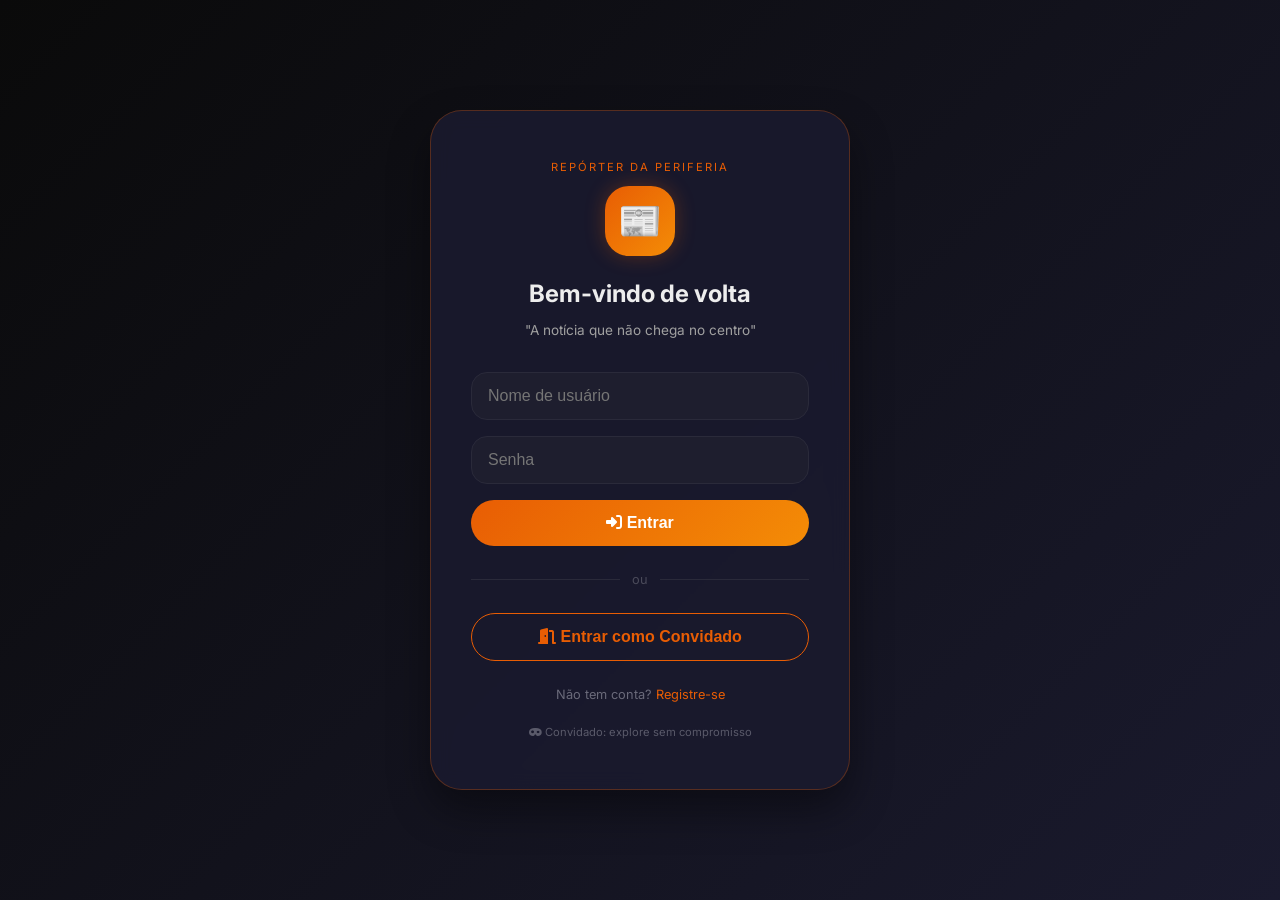
==== index.html @ d375572d "Add files via upload" ====
<!DOCTYPE html>
<html lang="pt-br">
<head>
    <meta charset="UTF-8">
    <meta name="viewport" content="width=device-width, initial-scale=1.0, viewport-fit=cover">
    <title>Repórter da Periferia | A notícia que não chega no centro</title>
    <meta name="description" content="Análise crítica sobre sociedade, escola e política. A periferia tem voz própria.">
    <meta name="author" content="Repórter da Periferia">
    <meta name="theme-color" content="#e85d04">
    <meta name="apple-mobile-web-app-capable" content="yes">
    <meta name="apple-mobile-web-app-status-bar-style" content="black-translucent">
    <meta name="apple-mobile-web-app-title" content="Repórter">
    <meta name="mobile-web-app-capable" content="yes">
    
    <!-- PWA Manifest -->
    <link rel="manifest" href="manifest.json">
    <link rel="apple-touch-icon" href="icons/reporte.png">
    
    <!-- CSS e Fontes -->
    <link rel="stylesheet" href="style.css">
    <link href="https://fonts.googleapis.com/css2?family=Inter:opsz,wght@14..32,300;400;500;600;700;800&family=Merriweather:ital,wght@0,300;0,400;0,700;1,400&display=swap" rel="stylesheet">
    <link rel="stylesheet" href="https://cdnjs.cloudflare.com/ajax/libs/font-awesome/6.5.1/css/all.min.css">
</head>
<body>
    <!-- Barra de notificações -->
    <div id="notificationBadge" class="notification-badge" style="display: none;">
        <span id="notificationCount">0</span>
    </div>

    <div class="app-wrapper">
        <!-- SIDEBAR ESQUERDA -->
        <aside class="sidebar">
            <div class="logo-area">
                <div class="logo-icon">📰</div>
                <div class="logo-text">
                    <h2>Repórter<br>da Periferia</h2>
                    <p>A notícia que não chega no centro</p>
                </div>
            </div>

            <div class="user-info" id="userInfo">
                <div class="user-avatar" id="userAvatar" onclick="window.location.href='perfil.html'">
                    <span id="avatarEmoji">🧠</span>
                    <img id="avatarImage" style="display: none;">
                </div>
                <div class="user-details">
                    <h4 id="userName">Carregando...</h4>
                    <p id="userBio">Carregando...</p>
                </div>
            </div>

            <nav class="nav-menu">
                <button class="nav-btn active" data-page="feed">
                    <i class="fas fa-home"></i> <span>Início</span>
                </button>
                <button class="nav-btn" data-page="teses">
                    <i class="fas fa-brain"></i> <span>Teses</span>
                </button>
                <button class="nav-btn" data-page="diario">
                    <i class="fas fa-book"></i> <span>Diário</span>
                </button>
                <button class="nav-btn" data-page="jornal">
                    <i class="fas fa-newspaper"></i> <span>Notícias</span>
                </button>
                <button class="nav-btn" data-page="audio">
                    <i class="fas fa-microphone"></i> <span>Áudios</span>
                </button>
                <button class="nav-btn" data-page="meu-perfil" id="perfilBtn">
                    <i class="fas fa-user-circle"></i> <span>Meu Perfil</span>
                </button>
                <button class="nav-btn logout-btn" id="logoutBtn">
                    <i class="fas fa-sign-out-alt"></i> <span>Sair</span>
                </button>
            </nav>
        </aside>

        <!-- CONTEÚDO PRINCIPAL (FEED) -->
        <main class="main-content">
            <div class="top-bar">
                <h1 id="pageTitle">Início</h1>
                <div class="top-actions">
                    <button class="icon-btn" id="refreshFeedBtn" title="Atualizar">
                        <i class="fas fa-sync-alt"></i>
                    </button>
                    <button class="icon-btn" id="darkModeBtn" title="Modo escuro">
                        <i class="fas fa-moon"></i>
                    </button>
                </div>
            </div>

            <div id="feedContainer" class="feed-container">
                <div class="loading-spinner">
                    <i class="fas fa-spinner fa-spin"></i> Carregando publicações...
                </div>
            </div>
        </main>

        <!-- SIDEBAR DIREITA -->
        <aside class="right-sidebar">
            <div class="card">
                <div class="card-header">
                    <i class="fas fa-comment-dots"></i>
                    <h3>Mensagens</h3>
                    <button class="small-btn" id="newChatBtn" title="Nova conversa">+</button>
                </div>
                <div id="dmList" class="dm-list">
                    <p class="placeholder">Nenhuma conversa</p>
                </div>
            </div>

            <div class="card">
                <div class="card-header">
                    <i class="fas fa-user-plus"></i>
                    <h3>Descobrir pessoas</h3>
                </div>
                <div id="suggestionsList" class="suggestions-list">
                    <p class="placeholder">Carregando...</p>
                </div>
            </div>

            <div class="card">
                <div class="card-header">
                    <i class="fas fa-bell"></i>
                    <h3>Notificações</h3>
                </div>
                <div id="notificationsList" class="notifications-list">
                    <p class="placeholder">Sem notificações</p>
                </div>
            </div>

            <div class="card">
                <div class="card-header">
                    <i class="fas fa-info-circle"></i>
                    <h3>Sobre</h3>
                </div>
                <div style="font-size: 0.75rem; color: var(--text-secondary); line-height: 1.5;">
                    <p><strong>Repórter da Periferia</strong><br>"A notícia que não chega no centro"</p>
                    <p style="margin-top: 10px;">Espaço independente para pensar criticamente a sociedade, a escola e o mundo.</p>
                    <p style="margin-top: 8px;">📧 contato@reporterdaperiferia.com</p>
                </div>
            </div>
        </aside>
    </div>

    <!-- MODAL DE POSTAGEM -->
    <div id="postModal" class="modal">
        <div class="modal-content">
            <div class="modal-header">
                <h3><i class="fas fa-pen-fancy"></i> O que você está pensando?</h3>
                <button class="close-modal">&times;</button>
            </div>
            <div class="post-type-selector">
                <button class="type-btn active" data-type="pensamento">💭 Pensamento</button>
                <button class="type-btn" data-type="tese">📚 Tese</button>
                <button class="type-btn" data-type="diario">📓 Diário</button>
                <button class="type-btn" data-type="jornal">📰 Notícia</button>
                <button class="type-btn" data-type="audio">🎙️ Áudio</button>
            </div>
            <input type="text" id="postTitleInput" placeholder="Título" class="post-input">
            <textarea id="postContentInput" placeholder="Escreva sua reflexão..." class="post-textarea"></textarea>
            <input type="text" id="postEmojiInput" placeholder="Emoji (ex: 🔥, 💡, 📌)" class="post-input">
            
            <div id="audioRecordArea" class="audio-record-area" style="display: none;">
                <button id="startRecordingBtn" class="record-btn"><i class="fas fa-microphone"></i> Gravar áudio</button>
                <button id="stopRecordingBtn" class="stop-btn" style="display: none;"><i class="fas fa-stop"></i> Parar</button>
                <div id="audioPreviewArea"></div>
                <input type="hidden" id="audioDataField">
            </div>
            
            <button id="publishPostBtn" class="publish-btn"><i class="fas fa-paper-plane"></i> Publicar</button>
        </div>
    </div>

    <!-- MODAL DE DM -->
    <div id="dmModal" class="modal dm-modal">
        <div class="modal-content small">
            <div class="modal-header">
                <h3 id="dmTargetName">Conversa</h3>
                <button class="close-modal">&times;</button>
            </div>
            <div id="dmMessagesArea" class="dm-messages"></div>
            <div class="dm-input-area">
                <input type="text" id="dmMessageInput" placeholder="Digite sua mensagem...">
                <button id="sendDmBtn" class="send-btn"><i class="fas fa-paper-plane"></i> Enviar</button>
            </div>
        </div>
    </div>

    <!-- BOTÃO FLUTUANTE DE POSTAGEM -->
    <button id="fabPostBtn" class="fab-button">
        <i class="fas fa-plus"></i>
    </button>

    <!-- SERVICE WORKER PARA PWA -->
    <script>
        if ('serviceWorker' in navigator) {
            window.addEventListener('load', () => {
                navigator.serviceWorker.register('/sw.js')
                    .then(registration => {
                        console.log('Service Worker registrado com sucesso:', registration.scope);
                    })
                    .catch(error => {
                        console.log('Falha ao registrar Service Worker:', error);
                    });
            });
        }
    </script>

    <script src="database.js"></script>
    <script src="notifications.js"></script>
    <script src="auth.js"></script>
    <script src="app.js"></script>
</body>
</html>
---- style.css ----
/* ============================================
   REPÓRTER DA PERIFERIA - DESIGN PROFISSIONAL
   A notícia que não chega no centro
   ============================================ */

* {
    margin: 0;
    padding: 0;
    box-sizing: border-box;
}

:root {
    --bg-body: #0a0a0a;
    --bg-sidebar: #0f0f1a;
    --bg-card: #151525;
    --bg-hover: #1f1f35;
    --text-primary: #ededed;
    --text-secondary: #a0a0b0;
    --accent: #e85d04;
    --accent-hover: #f48c06;
    --blue: #3b82f6;
    --purple: #8b5cf6;
    --pink: #ec4899;
    --green: #10b981;
    --border: #2a2a3a;
    --shadow: 0 4px 20px rgba(0,0,0,0.5);
}

body {
    font-family: 'Inter', sans-serif;
    background: var(--bg-body);
    color: var(--text-primary);
    line-height: 1.5;
}

.app-wrapper {
    display: flex;
    min-height: 100vh;
    max-width: 1400px;
    margin: 0 auto;
}

/* ===== SIDEBAR ===== */
.sidebar {
    width: 280px;
    background: var(--bg-sidebar);
    border-right: 1px solid var(--border);
    padding: 24px 16px;
    position: sticky;
    top: 0;
    height: 100vh;
    overflow-y: auto;
}

.logo-area {
    display: flex;
    align-items: center;
    gap: 12px;
    margin-bottom: 32px;
    padding-bottom: 20px;
    border-bottom: 1px solid var(--border);
}

.logo-icon {
    width: 48px;
    height: 48px;
    background: linear-gradient(135deg, var(--accent), var(--accent-hover));
    border-radius: 16px;
    display: flex;
    align-items: center;
    justify-content: center;
    font-size: 1.6rem;
}

.logo-text h2 {
    font-size: 1rem;
    font-weight: 700;
    line-height: 1.3;
}

.logo-text p {
    font-size: 0.65rem;
    color: var(--text-secondary);
}

.user-info {
    display: flex;
    align-items: center;
    gap: 14px;
    padding: 16px;
    background: var(--bg-card);
    border-radius: 20px;
    margin-bottom: 24px;
    cursor: pointer;
    transition: all 0.2s;
}

.user-info:hover {
    background: var(--bg-hover);
}

.user-avatar {
    width: 52px;
    height: 52px;
    background: linear-gradient(135deg, var(--accent), var(--accent-hover));
    border-radius: 50%;
    display: flex;
    align-items: center;
    justify-content: center;
    font-size: 1.5rem;
    cursor: pointer;
    overflow: hidden;
}

.user-avatar img {
    width: 100%;
    height: 100%;
    object-fit: cover;
}

.user-details h4 {
    font-size: 0.9rem;
    font-weight: 600;
}

.user-details p {
    font-size: 0.65rem;
    color: var(--text-secondary);
}

.nav-menu {
    display: flex;
    flex-direction: column;
    gap: 6px;
}

.nav-btn {
    display: flex;
    align-items: center;
    gap: 14px;
    padding: 12px 16px;
    background: none;
    border: none;
    color: var(--text-secondary);
    border-radius: 14px;
    cursor: pointer;
    transition: all 0.2s;
    width: 100%;
    text-align: left;
    font-size: 0.9rem;
}

.nav-btn:hover {
    background: var(--bg-hover);
    color: var(--text-primary);
}

.nav-btn.active {
    background: linear-gradient(135deg, var(--accent), var(--accent-hover));
    color: white;
}

.logout-btn {
    margin-top: 30px;
    border-top: 1px solid var(--border);
    padding-top: 20px;
    color: #ef4444;
}

.logout-btn:hover {
    background: rgba(239, 68, 68, 0.1);
    color: #ef4444;
}

/* ===== CONTEÚDO PRINCIPAL ===== */
.main-content {
    flex: 1;
    padding: 24px 32px;
    max-width: 700px;
    margin: 0 auto;
    width: 100%;
}

.top-bar {
    display: flex;
    justify-content: space-between;
    align-items: center;
    margin-bottom: 32px;
}

.top-bar h1 {
    font-size: 1.4rem;
    font-weight: 600;
}

.top-actions {
    display: flex;
    gap: 12px;
}

.icon-btn {
    background: var(--bg-card);
    border: 1px solid var(--border);
    width: 38px;
    height: 38px;
    border-radius: 50%;
    color: var(--text-secondary);
    cursor: pointer;
    transition: all 0.2s;
}

.icon-btn:hover {
    background: var(--accent);
    color: white;
    border-color: var(--accent);
}

/* ===== POSTS ===== */
.feed-container {
    display: flex;
    flex-direction: column;
    gap: 20px;
}

.post-card {
    background: var(--bg-card);
    border-radius: 24px;
    padding: 24px;
    border: 1px solid var(--border);
    transition: all 0.2s;
    position: relative;
}

.post-card:hover {
    border-color: var(--accent);
    transform: translateY(-2px);
}

.post-header {
    display: flex;
    align-items: center;
    gap: 14px;
    margin-bottom: 16px;
}

.post-avatar {
    width: 48px;
    height: 48px;
    background: linear-gradient(135deg, var(--accent), var(--accent-hover));
    border-radius: 50%;
    display: flex;
    align-items: center;
    justify-content: center;
    font-size: 1.3rem;
    overflow: hidden;
}

.post-avatar img {
    width: 100%;
    height: 100%;
    object-fit: cover;
}

.post-author {
    font-weight: 600;
    font-size: 0.9rem;
    display: flex;
    align-items: center;
    gap: 6px;
}

.verified-icon {
    color: #3b82f6;
    font-size: 0.8rem;
}

.post-time {
    font-size: 0.65rem;
    color: var(--text-secondary);
}

.post-badge {
    display: inline-block;
    padding: 4px 12px;
    border-radius: 20px;
    font-size: 0.65rem;
    font-weight: 600;
    margin-bottom: 12px;
}

.badge-pensamento { background: var(--purple); }
.badge-tese { background: var(--pink); }
.badge-diario { background: #f59e0b; color: #1a1a1a; }
.badge-jornal { background: var(--blue); }
.badge-audio { background: #ef4444; }

.post-title {
    font-size: 1.15rem;
    font-weight: 700;
    margin-bottom: 12px;
}

.post-content {
    color: var(--text-secondary);
    line-height: 1.6;
    margin-bottom: 16px;
    white-space: pre-wrap;
}

.post-actions {
    display: flex;
    gap: 24px;
    padding-top: 16px;
    border-top: 1px solid var(--border);
    margin-top: 8px;
}

.action-btn {
    background: none;
    border: none;
    display: flex;
    align-items: center;
    gap: 8px;
    color: var(--text-secondary);
    cursor: pointer;
    font-size: 0.8rem;
    transition: all 0.2s;
}

.action-btn:hover {
    color: var(--accent);
}

.action-btn.liked {
    color: #ef4444;
}

.delete-btn {
    background: none;
    border: none;
    color: #ef4444;
    cursor: pointer;
    font-size: 0.75rem;
    display: flex;
    align-items: center;
    gap: 6px;
    margin-left: auto;
    padding: 6px 12px;
    border-radius: 20px;
}

.delete-btn:hover {
    background: rgba(239, 68, 68, 0.1);
}

/* ===== SIDEBAR DIREITA ===== */
.right-sidebar {
    width: 300px;
    padding: 24px 16px;
    position: sticky;
    top: 0;
    height: 100vh;
    overflow-y: auto;
}

.card {
    background: var(--bg-card);
    border-radius: 20px;
    padding: 16px;
    margin-bottom: 24px;
    border: 1px solid var(--border);
}

.card-header {
    display: flex;
    align-items: center;
    gap: 10px;
    margin-bottom: 16px;
    padding-bottom: 12px;
    border-bottom: 1px solid var(--border);
}

.card-header h3 {
    font-size: 0.85rem;
    font-weight: 600;
    flex: 1;
}

.small-btn {
    background: var(--accent);
    border: none;
    width: 28px;
    height: 28px;
    border-radius: 50%;
    color: white;
    cursor: pointer;
    font-size: 1rem;
}

.dm-list, .suggestions-list, .notifications-list {
    display: flex;
    flex-direction: column;
    gap: 12px;
}

.dm-item, .suggestion-item, .notification-item {
    display: flex;
    align-items: center;
    gap: 12px;
    padding: 10px;
    border-radius: 14px;
    cursor: pointer;
    transition: all 0.2s;
}

.dm-item:hover, .suggestion-item:hover {
    background: var(--bg-hover);
}

.dm-avatar, .suggestion-avatar {
    width: 40px;
    height: 40px;
    background: linear-gradient(135deg, var(--accent), var(--accent-hover));
    border-radius: 50%;
    display: flex;
    align-items: center;
    justify-content: center;
    font-size: 1.1rem;
    overflow: hidden;
}

.dm-avatar img, .suggestion-avatar img {
    width: 100%;
    height: 100%;
    object-fit: cover;
}

.dm-info, .suggestion-info {
    flex: 1;
}

.dm-name, .suggestion-name {
    font-weight: 600;
    font-size: 0.85rem;
}

.dm-preview, .suggestion-bio {
    font-size: 0.7rem;
    color: var(--text-secondary);
}

.follow-btn {
    background: none;
    border: 1px solid var(--accent);
    color: var(--accent);
    padding: 4px 12px;
    border-radius: 20px;
    font-size: 0.65rem;
    cursor: pointer;
    transition: all 0.2s;
}

.follow-btn:hover {
    background: var(--accent);
    color: white;
}

.notification-item {
    display: flex;
    align-items: flex-start;
    gap: 10px;
}

.notification-icon {
    width: 32px;
    height: 32px;
    background: var(--accent);
    border-radius: 50%;
    display: flex;
    align-items: center;
    justify-content: center;
    font-size: 0.8rem;
}

.notification-text {
    flex: 1;
    font-size: 0.75rem;
}

.notification-time {
    font-size: 0.6rem;
    color: var(--text-secondary);
}

/* ===== MODAIS ===== */
.modal {
    display: none;
    position: fixed;
    top: 0;
    left: 0;
    width: 100%;
    height: 100%;
    background: rgba(0,0,0,0.95);
    backdrop-filter: blur(8px);
    align-items: center;
    justify-content: center;
    z-index: 1000;
}

.modal.open {
    display: flex;
}

.modal-content {
    background: var(--bg-card);
    border-radius: 28px;
    width: 90%;
    max-width: 550px;
    max-height: 85vh;
    overflow-y: auto;
    padding: 28px;
    border: 1px solid var(--border);
}

.modal-content.small {
    max-width: 450px;
}

.modal-header {
    display: flex;
    justify-content: space-between;
    align-items: center;
    margin-bottom: 24px;
}

.close-modal {
    background: none;
    border: none;
    font-size: 1.6rem;
    color: var(--text-secondary);
    cursor: pointer;
}

.post-type-selector {
    display: flex;
    gap: 10px;
    flex-wrap: wrap;
    margin-bottom: 20px;
}

.type-btn {
    padding: 8px 16px;
    background: var(--bg-hover);
    border: none;
    border-radius: 40px;
    color: var(--text-secondary);
    cursor: pointer;
    font-size: 0.8rem;
    transition: all 0.2s;
}

.type-btn.active {
    background: linear-gradient(135deg, var(--accent), var(--accent-hover));
    color: white;
}

.post-input, .post-textarea {
    width: 100%;
    padding: 14px;
    margin-bottom: 16px;
    background: var(--bg-hover);
    border: 1px solid var(--border);
    border-radius: 14px;
    color: white;
    font-family: inherit;
}

.post-textarea {
    min-height: 120px;
    resize: vertical;
}

.audio-record-area {
    background: rgba(239, 68, 68, 0.1);
    border-radius: 20px;
    padding: 16px;
    margin-bottom: 16px;
}

.record-btn, .stop-btn, .publish-btn, .send-btn {
    padding: 12px 20px;
    border-radius: 40px;
    font-weight: 600;
    cursor: pointer;
    transition: all 0.2s;
}

.record-btn {
    background: #ef4444;
    border: none;
    color: white;
    width: 100%;
}

.stop-btn {
    background: #6b7280;
    border: none;
    color: white;
    width: 100%;
    margin-top: 8px;
}

.publish-btn {
    background: linear-gradient(135deg, var(--accent), var(--accent-hover));
    border: none;
    color: white;
    width: 100%;
    font-size: 1rem;
}

.send-btn {
    background: var(--accent);
    border: none;
    color: white;
}

.dm-messages {
    height: 350px;
    overflow-y: auto;
    padding: 16px;
    background: var(--bg-hover);
    border-radius: 16px;
    margin-bottom: 16px;
}

.dm-input-area {
    display: flex;
    gap: 10px;
}

.dm-input-area input {
    flex: 1;
    padding: 12px;
    background: var(--bg-hover);
    border: 1px solid var(--border);
    border-radius: 40px;
    color: white;
}

/* ===== BOTÃO FLUTUANTE ===== */
.fab-button {
    position: fixed;
    bottom: 30px;
    right: 30px;
    width: 60px;
    height: 60px;
    background: linear-gradient(135deg, var(--accent), var(--accent-hover));
    border: none;
    border-radius: 50%;
    color: white;
    font-size: 1.5rem;
    cursor: pointer;
    box-shadow: 0 4px 20px rgba(0,0,0,0.4);
    transition: all 0.2s;
    z-index: 200;
}

.fab-button:hover {
    transform: scale(1.1);
}

/* ===== NOTIFICAÇÃO BADGE ===== */
.notification-badge {
    position: fixed;
    top: 20px;
    right: 20px;
    background: #ef4444;
    color: white;
    border-radius: 50%;
    width: 24px;
    height: 24px;
    display: flex;
    align-items: center;
    justify-content: center;
    font-size: 0.7rem;
    font-weight: bold;
    z-index: 300;
}

/* ===== LOADING ===== */
.loading-spinner {
    text-align: center;
    padding: 40px;
    color: var(--text-secondary);
}

.placeholder {
    text-align: center;
    padding: 20px;
    color: var(--text-secondary);
    font-size: 0.8rem;
}

/* ===== RESPONSIVO ===== */
@media (max-width: 1000px) {
    .right-sidebar {
        display: none;
    }
    .main-content {
        max-width: 100%;
    }
}

@media (max-width: 700px) {
    .sidebar {
        width: 80px;
        padding: 16px 8px;
    }
    .sidebar .logo-text, .sidebar .user-details, .sidebar .nav-btn span {
        display: none;
    }
    .nav-btn {
        justify-content: center;
        padding: 12px;
    }
    .user-info {
        justify-content: center;
        padding: 12px;
    }
    .user-details {
        display: none;
    }
    .main-content {
        padding: 16px;
    }
    .fab-button {
        bottom: 20px;
        right: 20px;
        width: 50px;
        height: 50px;
        font-size: 1.2rem;
    }
}
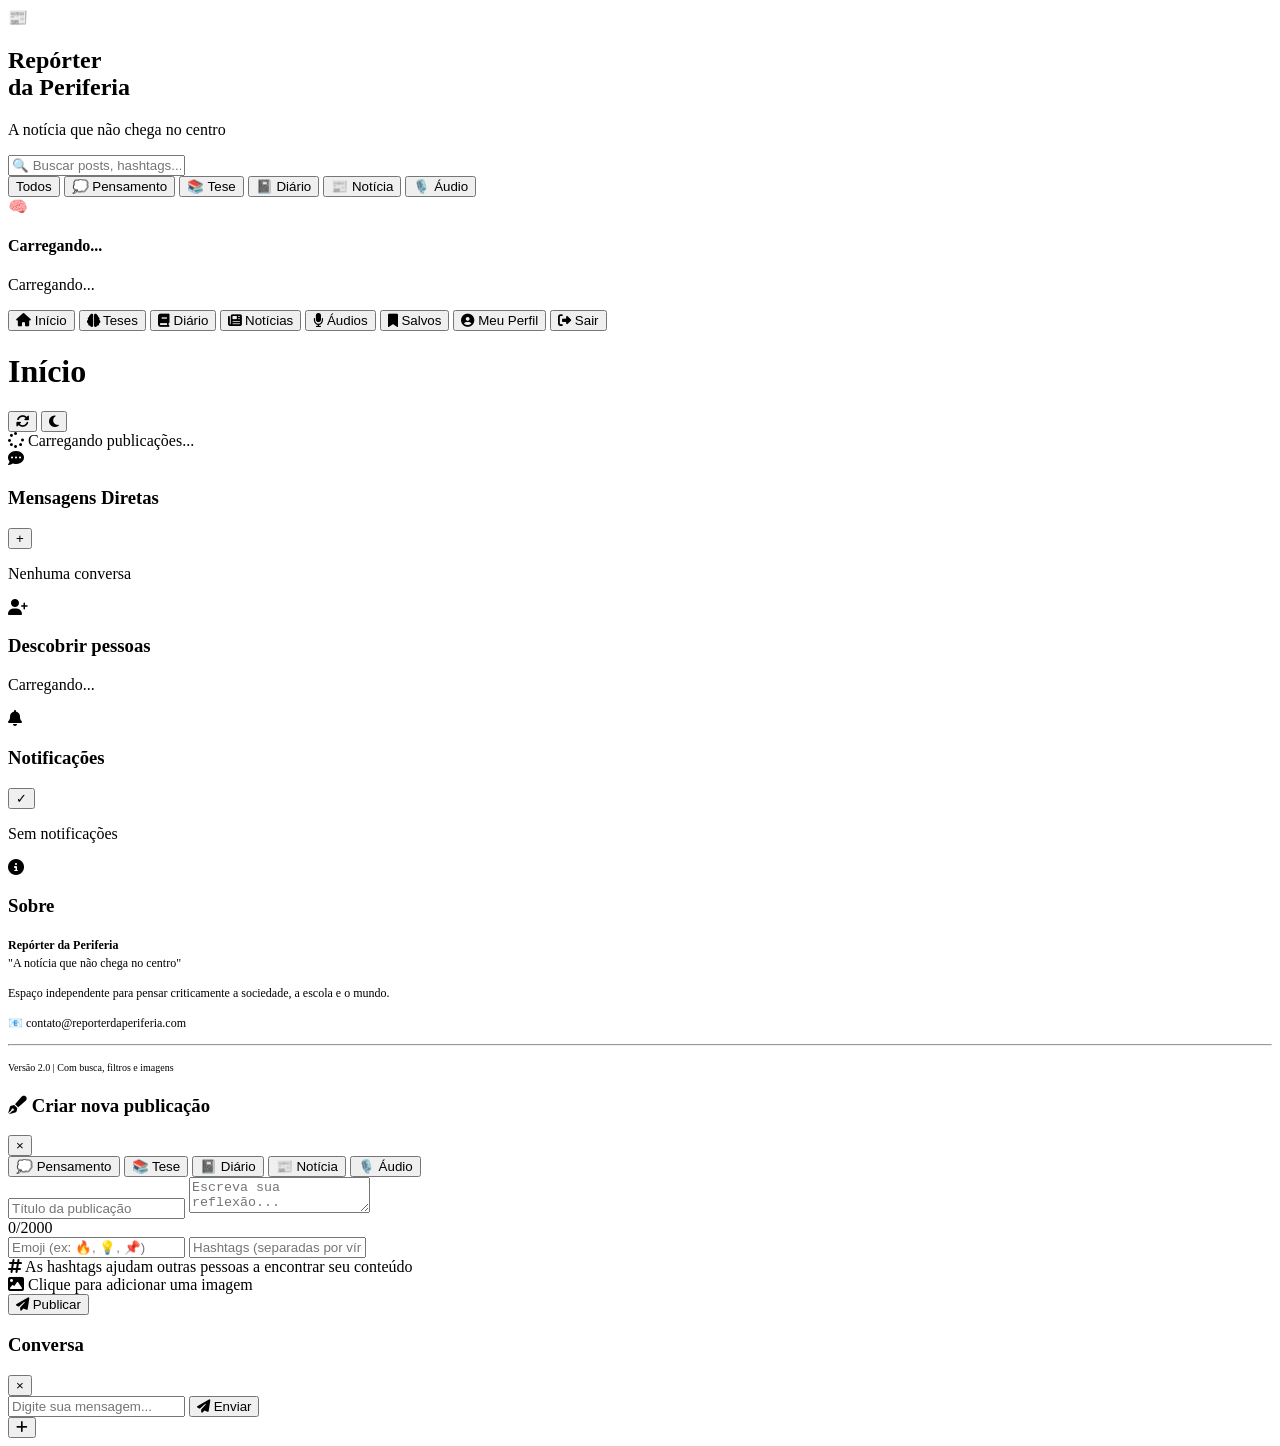
==== commit 5fc24e83: "Add files via upload" ====
--- a/index.html
+++ b/index.html
@@ -12,12 +12,19 @@
     <meta name="apple-mobile-web-app-title" content="Repórter">
     <meta name="mobile-web-app-capable" content="yes">
     
+    <!-- Meta tags para compartilhamento em redes sociais -->
+    <meta property="og:title" content="Repórter da Periferia">
+    <meta property="og:description" content="A notícia que não chega no centro - Sociedade, Escola e Pensamento Crítico">
+    <meta property="og:image" content="/icons/icon-512.png">
+    <meta property="og:url" content="https://reporter-da-periferia.netlify.app">
+    <meta property="og:type" content="website">
+    
     <!-- PWA Manifest -->
     <link rel="manifest" href="manifest.json">
-    <link rel="apple-touch-icon" href="icons/reporte.png">
+    <link rel="apple-touch-icon" href="icons/icon-192.png">
     
     <!-- CSS e Fontes -->
-    <link rel="stylesheet" href="style.css">
+    <link rel="stylesheet" href="css/style.css">
     <link href="https://fonts.googleapis.com/css2?family=Inter:opsz,wght@14..32,300;400;500;600;700;800&family=Merriweather:ital,wght@0,300;0,400;0,700;1,400&display=swap" rel="stylesheet">
     <link rel="stylesheet" href="https://cdnjs.cloudflare.com/ajax/libs/font-awesome/6.5.1/css/all.min.css">
 </head>
@@ -28,7 +35,7 @@
     </div>
 
     <div class="app-wrapper">
-        <!-- SIDEBAR ESQUERDA -->
+        <!-- SIDEBAR ESQUERDA (MENU) -->
         <aside class="sidebar">
             <div class="logo-area">
                 <div class="logo-icon">📰</div>
@@ -38,6 +45,22 @@
                 </div>
             </div>
 
+            <!-- BARRA DE BUSCA -->
+            <div class="search-container">
+                <input type="text" id="searchInput" class="search-input" placeholder="🔍 Buscar posts, hashtags...">
+            </div>
+
+            <!-- FILTROS RÁPIDOS -->
+            <div class="filters-bar">
+                <button class="filter-chip active" data-filter="all">Todos</button>
+                <button class="filter-chip" data-filter="pensamento">💭 Pensamento</button>
+                <button class="filter-chip" data-filter="tese">📚 Tese</button>
+                <button class="filter-chip" data-filter="diario">📓 Diário</button>
+                <button class="filter-chip" data-filter="jornal">📰 Notícia</button>
+                <button class="filter-chip" data-filter="audio">🎙️ Áudio</button>
+            </div>
+
+            <!-- PERFIL DO USUÁRIO -->
             <div class="user-info" id="userInfo">
                 <div class="user-avatar" id="userAvatar" onclick="window.location.href='perfil.html'">
                     <span id="avatarEmoji">🧠</span>
@@ -49,6 +72,7 @@
                 </div>
             </div>
 
+            <!-- MENU DE NAVEGAÇÃO -->
             <nav class="nav-menu">
                 <button class="nav-btn active" data-page="feed">
                     <i class="fas fa-home"></i> <span>Início</span>
@@ -64,6 +88,9 @@
                 </button>
                 <button class="nav-btn" data-page="audio">
                     <i class="fas fa-microphone"></i> <span>Áudios</span>
+                </button>
+                <button class="nav-btn" data-page="salvos">
+                    <i class="fas fa-bookmark"></i> <span>Salvos</span>
                 </button>
                 <button class="nav-btn" data-page="meu-perfil" id="perfilBtn">
                     <i class="fas fa-user-circle"></i> <span>Meu Perfil</span>
@@ -82,7 +109,7 @@
                     <button class="icon-btn" id="refreshFeedBtn" title="Atualizar">
                         <i class="fas fa-sync-alt"></i>
                     </button>
-                    <button class="icon-btn" id="darkModeBtn" title="Modo escuro">
+                    <button class="icon-btn" id="darkModeBtn" title="Modo escuro/claro">
                         <i class="fas fa-moon"></i>
                     </button>
                 </div>
@@ -97,10 +124,11 @@
 
         <!-- SIDEBAR DIREITA -->
         <aside class="right-sidebar">
+            <!-- MENSAGENS -->
             <div class="card">
                 <div class="card-header">
                     <i class="fas fa-comment-dots"></i>
-                    <h3>Mensagens</h3>
+                    <h3>Mensagens Diretas</h3>
                     <button class="small-btn" id="newChatBtn" title="Nova conversa">+</button>
                 </div>
                 <div id="dmList" class="dm-list">
@@ -108,6 +136,7 @@
                 </div>
             </div>
 
+            <!-- SUGESTÕES DE PESSOAS -->
             <div class="card">
                 <div class="card-header">
                     <i class="fas fa-user-plus"></i>
@@ -118,16 +147,19 @@
                 </div>
             </div>
 
+            <!-- NOTIFICAÇÕES -->
             <div class="card">
                 <div class="card-header">
                     <i class="fas fa-bell"></i>
                     <h3>Notificações</h3>
+                    <button class="small-btn" id="markAllReadBtn" title="Marcar todas como lidas">✓</button>
                 </div>
                 <div id="notificationsList" class="notifications-list">
                     <p class="placeholder">Sem notificações</p>
                 </div>
             </div>
 
+            <!-- SOBRE -->
             <div class="card">
                 <div class="card-header">
                     <i class="fas fa-info-circle"></i>
@@ -137,18 +169,24 @@
                     <p><strong>Repórter da Periferia</strong><br>"A notícia que não chega no centro"</p>
                     <p style="margin-top: 10px;">Espaço independente para pensar criticamente a sociedade, a escola e o mundo.</p>
                     <p style="margin-top: 8px;">📧 contato@reporterdaperiferia.com</p>
+                    <hr style="margin: 12px 0; border-color: var(--border);">
+                    <p><small>Versão 2.0 | Com busca, filtros e imagens</small></p>
                 </div>
             </div>
         </aside>
     </div>
 
-    <!-- MODAL DE POSTAGEM -->
+    <!-- ============================================ -->
+    <!-- MODAL DE POSTAGEM (COMPLETO ATUALIZADO) -->
+    <!-- ============================================ -->
     <div id="postModal" class="modal">
-        <div class="modal-content">
+        <div class="modal-content large">
             <div class="modal-header">
-                <h3><i class="fas fa-pen-fancy"></i> O que você está pensando?</h3>
+                <h3><i class="fas fa-pen-fancy"></i> Criar nova publicação</h3>
                 <button class="close-modal">&times;</button>
             </div>
+
+            <!-- SELEÇÃO DE TIPO -->
             <div class="post-type-selector">
                 <button class="type-btn active" data-type="pensamento">💭 Pensamento</button>
                 <button class="type-btn" data-type="tese">📚 Tese</button>
@@ -156,17 +194,42 @@
                 <button class="type-btn" data-type="jornal">📰 Notícia</button>
                 <button class="type-btn" data-type="audio">🎙️ Áudio</button>
             </div>
-            <input type="text" id="postTitleInput" placeholder="Título" class="post-input">
+
+            <!-- TÍTULO -->
+            <input type="text" id="postTitleInput" placeholder="Título da publicação" class="post-input">
+
+            <!-- CONTEÚDO -->
             <textarea id="postContentInput" placeholder="Escreva sua reflexão..." class="post-textarea"></textarea>
+
+            <!-- CONTADOR DE CARACTERES -->
+            <div id="charCounter" class="char-counter">0/2000</div>
+
+            <!-- EMOJI -->
             <input type="text" id="postEmojiInput" placeholder="Emoji (ex: 🔥, 💡, 📌)" class="post-input">
-            
+
+            <!-- HASHTAGS -->
+            <input type="text" id="hashtagsInput" class="post-input" placeholder="Hashtags (separadas por vírgula, ex: educação, sociedade, escola)">
+            <div class="hashtags-hint">
+                <i class="fas fa-hashtag"></i> As hashtags ajudam outras pessoas a encontrar seu conteúdo
+            </div>
+
+            <!-- UPLOAD DE IMAGEM -->
+            <div class="image-upload-area" id="imageUploadArea">
+                <i class="fas fa-image"></i> Clique para adicionar uma imagem
+                <input type="file" id="postImageInput" accept="image/*" style="display: none;">
+                <img id="postImagePreview" class="image-preview" style="display: none;">
+                <button type="button" id="removeImageBtn" class="remove-image-btn" style="display: none; background: #ef4444; border: none; color: white; padding: 4px 12px; border-radius: 20px; margin-top: 8px; cursor: pointer;">Remover imagem</button>
+            </div>
+
+            <!-- ÁREA DE ÁUDIO -->
             <div id="audioRecordArea" class="audio-record-area" style="display: none;">
                 <button id="startRecordingBtn" class="record-btn"><i class="fas fa-microphone"></i> Gravar áudio</button>
-                <button id="stopRecordingBtn" class="stop-btn" style="display: none;"><i class="fas fa-stop"></i> Parar</button>
+                <button id="stopRecordingBtn" class="stop-btn" style="display: none;"><i class="fas fa-stop"></i> Parar gravação</button>
                 <div id="audioPreviewArea"></div>
                 <input type="hidden" id="audioDataField">
             </div>
-            
+
+            <!-- BOTÃO PUBLICAR -->
             <button id="publishPostBtn" class="publish-btn"><i class="fas fa-paper-plane"></i> Publicar</button>
         </div>
     </div>
@@ -183,6 +246,14 @@
                 <input type="text" id="dmMessageInput" placeholder="Digite sua mensagem...">
                 <button id="sendDmBtn" class="send-btn"><i class="fas fa-paper-plane"></i> Enviar</button>
             </div>
+        </div>
+    </div>
+
+    <!-- MODAL DE IMAGEM EM TAMANHO REAL -->
+    <div id="fullImageModal" class="modal full-image-modal" style="background: rgba(0,0,0,0.95); display: none;">
+        <div style="position: relative; width: 100%; height: 100%; display: flex; align-items: center; justify-content: center;">
+            <img id="fullImage" src="" style="max-width: 90%; max-height: 90%; border-radius: 16px;">
+            <button class="close-modal" style="position: absolute; top: 20px; right: 20px; background: rgba(0,0,0,0.5); width: 40px; height: 40px; border-radius: 50%;">&times;</button>
         </div>
     </div>
 
@@ -206,9 +277,57 @@
         }
     </script>
 
-    <script src="database.js"></script>
-    <script src="notifications.js"></script>
-    <script src="auth.js"></script>
-    <script src="app.js"></script>
+    <!-- SCRIPTS -->
+    <script src="js/database.js"></script>
+    <script src="js/notifications.js"></script>
+    <script src="js/auth.js"></script>
+    <script src="js/mobile.js"></script>
+    <script src="js/app.js"></script>
+
+    <!-- SCRIPT ADICIONAL PARA UPLOAD DE IMAGEM -->
+    <script>
+        // Configurar upload de imagem
+        const imageUploadArea = document.getElementById('imageUploadArea');
+        const imageInput = document.getElementById('postImageInput');
+        const imagePreview = document.getElementById('postImagePreview');
+        const removeImageBtn = document.getElementById('removeImageBtn');
+        
+        if (imageUploadArea) {
+            imageUploadArea.addEventListener('click', () => {
+                imageInput.click();
+            });
+            
+            imageInput.addEventListener('change', (e) => {
+                const file = e.target.files[0];
+                if (file && file.type.startsWith('image/')) {
+                    const reader = new FileReader();
+                    reader.onload = (ev) => {
+                        imagePreview.src = ev.target.result;
+                        imagePreview.style.display = 'block';
+                        removeImageBtn.style.display = 'inline-block';
+                        selectedImage = ev.target.result;
+                    };
+                    reader.readAsDataURL(file);
+                }
+            });
+            
+            if (removeImageBtn) {
+                removeImageBtn.addEventListener('click', (e) => {
+                    e.stopPropagation();
+                    imagePreview.src = '';
+                    imagePreview.style.display = 'none';
+                    removeImageBtn.style.display = 'none';
+                    selectedImage = null;
+                    imageInput.value = '';
+                });
+            }
+        }
+        
+        // Marcar todas notificações como lidas
+        document.getElementById('markAllReadBtn')?.addEventListener('click', () => {
+            Notifications.markAllAsRead();
+            showToast('✅ Todas notificações marcadas como lidas');
+        });
+    </script>
 </body>
 </html>
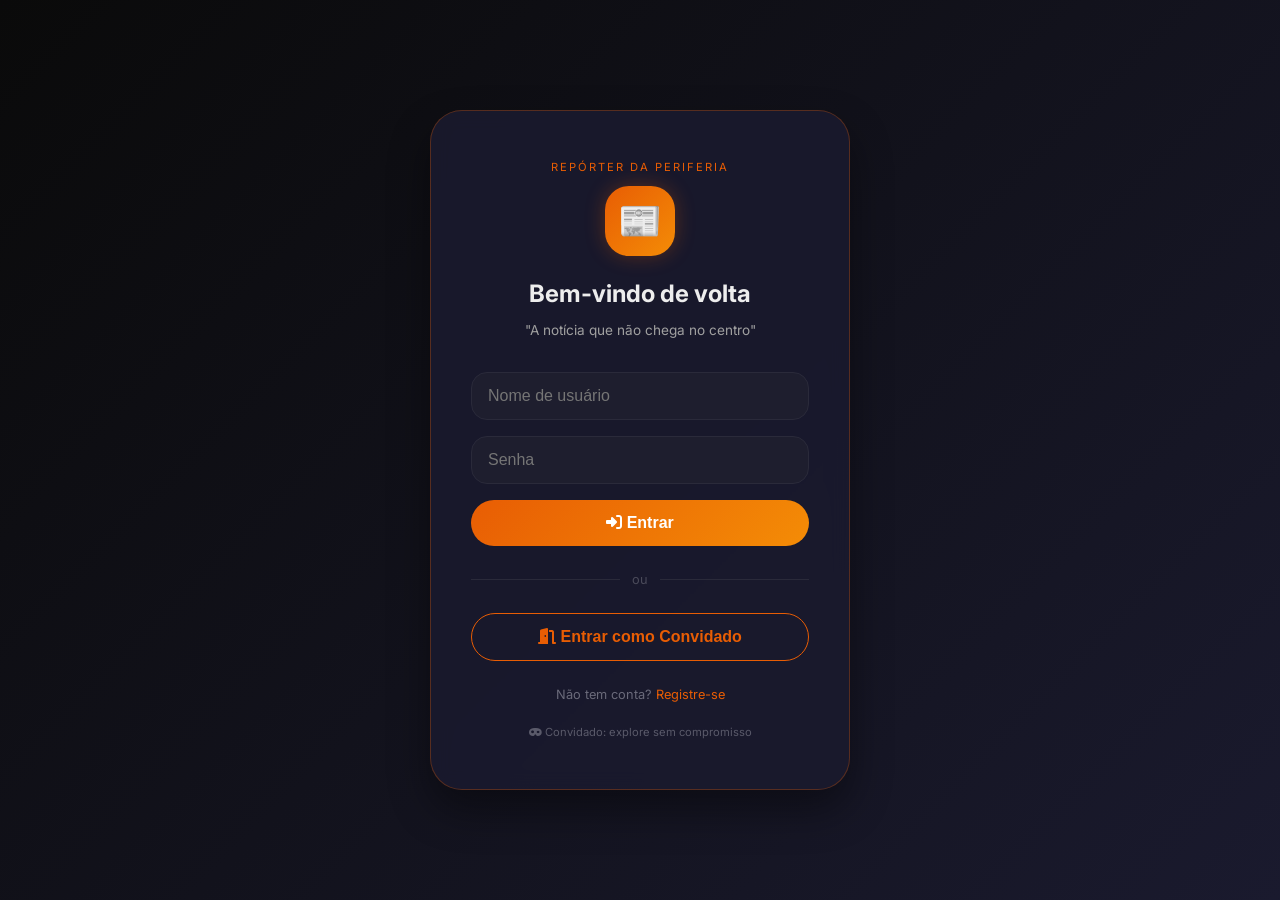
==== commit ec51d08e: "Add files via upload" ====
--- a/index.html
+++ b/index.html
@@ -24,7 +24,7 @@
     <link rel="apple-touch-icon" href="icons/icon-192.png">
     
     <!-- CSS e Fontes -->
-    <link rel="stylesheet" href="css/style.css">
+    <link rel="stylesheet" href="style.css">
     <link href="https://fonts.googleapis.com/css2?family=Inter:opsz,wght@14..32,300;400;500;600;700;800&family=Merriweather:ital,wght@0,300;0,400;0,700;1,400&display=swap" rel="stylesheet">
     <link rel="stylesheet" href="https://cdnjs.cloudflare.com/ajax/libs/font-awesome/6.5.1/css/all.min.css">
 </head>
@@ -278,11 +278,11 @@
     </script>
 
     <!-- SCRIPTS -->
-    <script src="js/database.js"></script>
-    <script src="js/notifications.js"></script>
-    <script src="js/auth.js"></script>
-    <script src="js/mobile.js"></script>
-    <script src="js/app.js"></script>
+    <script src="database.js"></script>
+    <script src="notifications.js"></script>
+    <script src="auth.js"></script>
+    <script src="mobile.js"></script>
+    <script src="app.js"></script>
 
     <!-- SCRIPT ADICIONAL PARA UPLOAD DE IMAGEM -->
     <script>
--- a/style.css
+++ b/style.css
@@ -0,0 +1,1009 @@
+/* ============================================
+   REPÓRTER DA PERIFERIA - DESIGN COMPLETO
+   Versão 2.0 - Com todas as atualizações
+   ============================================ */
+
+* {
+    margin: 0;
+    padding: 0;
+    box-sizing: border-box;
+    -webkit-tap-highlight-color: transparent;
+}
+
+:root {
+    --bg-body: #0a0a0a;
+    --bg-sidebar: #0f0f1a;
+    --bg-card: #151525;
+    --bg-hover: #1f1f35;
+    --text-primary: #ededed;
+    --text-secondary: #a0a0b0;
+    --accent: #e85d04;
+    --accent-hover: #f48c06;
+    --blue: #3b82f6;
+    --purple: #8b5cf6;
+    --pink: #ec4899;
+    --green: #10b981;
+    --border: #2a2a3a;
+    --shadow: 0 4px 20px rgba(0,0,0,0.5);
+}
+
+body {
+    font-family: 'Inter', sans-serif;
+    background: var(--bg-body);
+    color: var(--text-primary);
+    line-height: 1.5;
+    overflow-x: hidden;
+}
+
+body.dark-mode {
+    --bg-body: #0a0a0a;
+    --bg-sidebar: #0f0f1a;
+    --bg-card: #151525;
+}
+
+body.light-mode {
+    --bg-body: #f5f5f5;
+    --bg-sidebar: #ffffff;
+    --bg-card: #ffffff;
+    --bg-hover: #f0f0f0;
+    --text-primary: #1a1a2e;
+    --text-secondary: #666666;
+    --border: #e0e0e0;
+}
+
+.app-wrapper {
+    display: flex;
+    min-height: 100vh;
+    width: 100%;
+}
+
+/* ===== SIDEBAR ===== */
+.sidebar {
+    width: 280px;
+    background: var(--bg-sidebar);
+    border-right: 1px solid var(--border);
+    padding: 20px 16px;
+    position: fixed;
+    top: 0;
+    left: -280px;
+    height: 100vh;
+    overflow-y: auto;
+    transition: left 0.3s ease;
+    z-index: 1000;
+}
+
+.sidebar.open {
+    left: 0;
+}
+
+.menu-toggle {
+    position: fixed;
+    top: 15px;
+    left: 15px;
+    width: 45px;
+    height: 45px;
+    background: var(--accent);
+    border: none;
+    border-radius: 50%;
+    color: white;
+    font-size: 1.3rem;
+    cursor: pointer;
+    z-index: 1001;
+    display: none;
+    align-items: center;
+    justify-content: center;
+    box-shadow: var(--shadow);
+}
+
+.menu-overlay {
+    position: fixed;
+    top: 0;
+    left: 0;
+    width: 100%;
+    height: 100%;
+    background: rgba(0,0,0,0.7);
+    z-index: 999;
+    display: none;
+}
+
+.menu-overlay.active {
+    display: block;
+}
+
+.logo-area {
+    display: flex;
+    align-items: center;
+    gap: 12px;
+    margin-bottom: 32px;
+    padding-bottom: 20px;
+    border-bottom: 1px solid var(--border);
+}
+
+.logo-icon {
+    width: 48px;
+    height: 48px;
+    background: linear-gradient(135deg, var(--accent), var(--accent-hover));
+    border-radius: 16px;
+    display: flex;
+    align-items: center;
+    justify-content: center;
+    font-size: 1.6rem;
+}
+
+.logo-text h2 {
+    font-size: 1rem;
+    font-weight: 700;
+    line-height: 1.3;
+}
+
+.logo-text p {
+    font-size: 0.65rem;
+    color: var(--text-secondary);
+}
+
+/* Busca na sidebar */
+.search-container {
+    margin: 16px 0;
+    padding: 0 8px;
+}
+
+.search-input {
+    width: 100%;
+    padding: 12px 16px;
+    background: var(--bg-hover);
+    border: 1px solid var(--border);
+    border-radius: 40px;
+    color: var(--text-primary);
+    font-size: 0.85rem;
+}
+
+.search-input:focus {
+    outline: none;
+    border-color: var(--accent);
+}
+
+.user-info {
+    display: flex;
+    align-items: center;
+    gap: 14px;
+    padding: 16px;
+    background: var(--bg-card);
+    border-radius: 20px;
+    margin-bottom: 24px;
+    cursor: pointer;
+    transition: all 0.2s;
+}
+
+.user-info:hover {
+    background: var(--bg-hover);
+}
+
+.user-avatar {
+    width: 52px;
+    height: 52px;
+    background: linear-gradient(135deg, var(--accent), var(--accent-hover));
+    border-radius: 50%;
+    display: flex;
+    align-items: center;
+    justify-content: center;
+    font-size: 1.5rem;
+    cursor: pointer;
+    overflow: hidden;
+    flex-shrink: 0;
+}
+
+.user-avatar img {
+    width: 100%;
+    height: 100%;
+    object-fit: cover;
+}
+
+.user-details h4 {
+    font-size: 0.9rem;
+    font-weight: 600;
+    display: flex;
+    align-items: center;
+    gap: 5px;
+    flex-wrap: wrap;
+}
+
+.user-details p {
+    font-size: 0.65rem;
+    color: var(--text-secondary);
+}
+
+.nav-menu {
+    display: flex;
+    flex-direction: column;
+    gap: 6px;
+}
+
+.nav-btn {
+    display: flex;
+    align-items: center;
+    gap: 14px;
+    padding: 14px 16px;
+    background: none;
+    border: none;
+    color: var(--text-secondary);
+    border-radius: 14px;
+    cursor: pointer;
+    transition: all 0.2s;
+    width: 100%;
+    text-align: left;
+    font-size: 0.95rem;
+    min-height: 52px;
+}
+
+.nav-btn:active {
+    transform: scale(0.98);
+}
+
+.nav-btn:hover {
+    background: var(--bg-hover);
+    color: var(--text-primary);
+}
+
+.nav-btn.active {
+    background: linear-gradient(135deg, var(--accent), var(--accent-hover));
+    color: white;
+}
+
+.logout-btn {
+    margin-top: 30px;
+    border-top: 1px solid var(--border);
+    padding-top: 20px;
+    color: #ef4444;
+}
+
+/* ===== CONTEÚDO PRINCIPAL ===== */
+.main-content {
+    flex: 1;
+    padding: 16px;
+    width: 100%;
+    margin-left: 0;
+}
+
+.top-bar {
+    display: flex;
+    justify-content: space-between;
+    align-items: center;
+    margin-bottom: 20px;
+    flex-wrap: wrap;
+    gap: 12px;
+}
+
+.top-bar h1 {
+    font-size: 1.3rem;
+    font-weight: 600;
+}
+
+.top-actions {
+    display: flex;
+    gap: 12px;
+}
+
+.icon-btn {
+    background: var(--bg-card);
+    border: 1px solid var(--border);
+    width: 44px;
+    height: 44px;
+    border-radius: 50%;
+    color: var(--text-secondary);
+    cursor: pointer;
+    transition: all 0.2s;
+    display: flex;
+    align-items: center;
+    justify-content: center;
+}
+
+.icon-btn:active {
+    transform: scale(0.95);
+}
+
+.icon-btn:hover {
+    background: var(--accent);
+    color: white;
+    border-color: var(--accent);
+}
+
+/* Filtros de categoria */
+.filters-bar {
+    display: flex;
+    gap: 10px;
+    flex-wrap: wrap;
+    margin-bottom: 20px;
+    padding-bottom: 12px;
+    border-bottom: 1px solid var(--border);
+}
+
+.filter-chip {
+    padding: 8px 16px;
+    background: var(--bg-hover);
+    border: 1px solid var(--border);
+    border-radius: 40px;
+    color: var(--text-secondary);
+    cursor: pointer;
+    font-size: 0.75rem;
+    transition: all 0.2s;
+}
+
+.filter-chip.active {
+    background: var(--accent);
+    color: white;
+    border-color: var(--accent);
+}
+
+.filter-chip:hover {
+    background: var(--accent);
+    color: white;
+}
+
+/* ===== POSTS ===== */
+.feed-container {
+    display: flex;
+    flex-direction: column;
+    gap: 20px;
+}
+
+.post-card {
+    background: var(--bg-card);
+    border-radius: 24px;
+    padding: 20px;
+    border: 1px solid var(--border);
+    transition: all 0.2s;
+    position: relative;
+}
+
+.post-card:hover {
+    border-color: var(--accent);
+    transform: translateY(-2px);
+}
+
+.post-header {
+    display: flex;
+    align-items: center;
+    gap: 14px;
+    margin-bottom: 16px;
+    flex-wrap: wrap;
+}
+
+.post-avatar {
+    width: 48px;
+    height: 48px;
+    background: linear-gradient(135deg, var(--accent), var(--accent-hover));
+    border-radius: 50%;
+    display: flex;
+    align-items: center;
+    justify-content: center;
+    font-size: 1.3rem;
+    overflow: hidden;
+    flex-shrink: 0;
+}
+
+.post-avatar img {
+    width: 100%;
+    height: 100%;
+    object-fit: cover;
+}
+
+.post-author-info {
+    flex: 1;
+}
+
+.post-author {
+    font-weight: 600;
+    font-size: 0.9rem;
+    display: flex;
+    align-items: center;
+    gap: 6px;
+    flex-wrap: wrap;
+}
+
+.verified-icon {
+    color: #3b82f6;
+    font-size: 0.8rem;
+}
+
+.post-time {
+    font-size: 0.65rem;
+    color: var(--text-secondary);
+}
+
+.post-badge {
+    display: inline-block;
+    padding: 4px 12px;
+    border-radius: 20px;
+    font-size: 0.65rem;
+    font-weight: 600;
+    margin-bottom: 12px;
+}
+
+.badge-pensamento { background: var(--purple); }
+.badge-tese { background: var(--pink); }
+.badge-diario { background: #f59e0b; color: #1a1a1a; }
+.badge-jornal { background: var(--blue); }
+.badge-audio { background: #ef4444; }
+
+.post-title {
+    font-size: 1.15rem;
+    font-weight: 700;
+    margin-bottom: 12px;
+    line-height: 1.4;
+}
+
+.post-content {
+    color: var(--text-secondary);
+    line-height: 1.6;
+    margin-bottom: 16px;
+    white-space: pre-wrap;
+    font-size: 0.9rem;
+}
+
+/* Imagem do post */
+.post-image {
+    width: 100%;
+    max-height: 400px;
+    object-fit: cover;
+    border-radius: 16px;
+    margin: 12px 0;
+    cursor: pointer;
+}
+
+/* Hashtags */
+.post-hashtags {
+    display: flex;
+    flex-wrap: wrap;
+    gap: 8px;
+    margin: 12px 0;
+}
+
+.hashtag {
+    color: var(--accent);
+    font-size: 0.75rem;
+    cursor: pointer;
+}
+
+.hashtag:hover {
+    text-decoration: underline;
+}
+
+.post-actions {
+    display: flex;
+    gap: 20px;
+    padding-top: 16px;
+    border-top: 1px solid var(--border);
+    margin-top: 8px;
+    flex-wrap: wrap;
+}
+
+.action-btn {
+    background: none;
+    border: none;
+    display: flex;
+    align-items: center;
+    gap: 8px;
+    color: var(--text-secondary);
+    cursor: pointer;
+    font-size: 0.8rem;
+    transition: all 0.2s;
+    padding: 8px 0;
+}
+
+.action-btn:hover {
+    color: var(--accent);
+}
+
+.action-btn.liked {
+    color: #ef4444;
+}
+
+.action-btn.saved {
+    color: var(--accent);
+}
+
+.delete-btn, .edit-btn {
+    background: none;
+    border: none;
+    cursor: pointer;
+    font-size: 0.75rem;
+    padding: 8px;
+    border-radius: 20px;
+    display: inline-flex;
+    align-items: center;
+    gap: 5px;
+}
+
+.delete-btn {
+    color: #ef4444;
+}
+
+.delete-btn:hover {
+    background: rgba(239, 68, 68, 0.1);
+}
+
+.edit-btn {
+    color: var(--blue);
+}
+
+.edit-btn:hover {
+    background: rgba(59, 130, 246, 0.1);
+}
+
+/* Botão "Carregar mais" */
+.load-more-btn {
+    background: var(--bg-hover);
+    border: 1px solid var(--border);
+    padding: 14px;
+    border-radius: 40px;
+    color: var(--text-primary);
+    cursor: pointer;
+    font-size: 0.9rem;
+    width: 100%;
+    margin-top: 20px;
+    transition: all 0.2s;
+}
+
+.load-more-btn:hover {
+    background: var(--accent);
+    color: white;
+}
+
+/* ===== SIDEBAR DIREITA ===== */
+.right-sidebar {
+    display: none;
+    width: 300px;
+    padding: 24px 16px;
+    position: sticky;
+    top: 0;
+    height: 100vh;
+    overflow-y: auto;
+}
+
+.card {
+    background: var(--bg-card);
+    border-radius: 20px;
+    padding: 16px;
+    margin-bottom: 24px;
+    border: 1px solid var(--border);
+}
+
+.card-header {
+    display: flex;
+    align-items: center;
+    gap: 10px;
+    margin-bottom: 16px;
+    padding-bottom: 12px;
+    border-bottom: 1px solid var(--border);
+}
+
+.card-header h3 {
+    font-size: 0.85rem;
+    font-weight: 600;
+    flex: 1;
+}
+
+.small-btn {
+    background: var(--accent);
+    border: none;
+    width: 28px;
+    height: 28px;
+    border-radius: 50%;
+    color: white;
+    cursor: pointer;
+    font-size: 1rem;
+}
+
+/* ===== MODAIS ===== */
+.modal {
+    display: none;
+    position: fixed;
+    top: 0;
+    left: 0;
+    width: 100%;
+    height: 100%;
+    background: rgba(0,0,0,0.95);
+    backdrop-filter: blur(8px);
+    align-items: center;
+    justify-content: center;
+    z-index: 2000;
+    padding: 16px;
+}
+
+.modal.open {
+    display: flex;
+}
+
+.modal-content {
+    background: var(--bg-card);
+    border-radius: 28px;
+    width: 100%;
+    max-width: 550px;
+    max-height: 85vh;
+    overflow-y: auto;
+    padding: 24px;
+    border: 1px solid var(--border);
+}
+
+.modal-content.large {
+    max-width: 650px;
+}
+
+.modal-header {
+    display: flex;
+    justify-content: space-between;
+    align-items: center;
+    margin-bottom: 24px;
+}
+
+.close-modal {
+    background: none;
+    border: none;
+    font-size: 1.6rem;
+    color: var(--text-secondary);
+    cursor: pointer;
+}
+
+/* Formulário de postagem */
+.post-type-selector {
+    display: flex;
+    gap: 10px;
+    flex-wrap: wrap;
+    margin-bottom: 20px;
+}
+
+.type-btn {
+    padding: 8px 16px;
+    background: var(--bg-hover);
+    border: none;
+    border-radius: 40px;
+    color: var(--text-secondary);
+    cursor: pointer;
+    font-size: 0.8rem;
+    transition: all 0.2s;
+}
+
+.type-btn.active {
+    background: linear-gradient(135deg, var(--accent), var(--accent-hover));
+    color: white;
+}
+
+.post-input, .post-textarea {
+    width: 100%;
+    padding: 14px;
+    margin-bottom: 14px;
+    background: var(--bg-hover);
+    border: 1px solid var(--border);
+    border-radius: 14px;
+    color: var(--text-primary);
+    font-family: inherit;
+    font-size: 0.9rem;
+}
+
+.post-textarea {
+    min-height: 120px;
+    resize: vertical;
+}
+
+/* Upload de imagem */
+.image-upload-area {
+    background: var(--bg-hover);
+    border: 2px dashed var(--border);
+    border-radius: 16px;
+    padding: 20px;
+    text-align: center;
+    margin-bottom: 16px;
+    cursor: pointer;
+    transition: all 0.2s;
+}
+
+.image-upload-area:hover {
+    border-color: var(--accent);
+}
+
+.image-preview {
+    max-width: 100%;
+    max-height: 200px;
+    border-radius: 12px;
+    margin-top: 12px;
+}
+
+/* Contador de caracteres */
+.char-counter {
+    text-align: right;
+    font-size: 0.7rem;
+    color: var(--text-secondary);
+    margin-bottom: 16px;
+}
+
+.char-counter.warning {
+    color: #f59e0b;
+}
+
+.char-counter.danger {
+    color: #ef4444;
+}
+
+/* Hashtags input */
+.hashtags-input {
+    width: 100%;
+    padding: 14px;
+    margin-bottom: 14px;
+    background: var(--bg-hover);
+    border: 1px solid var(--border);
+    border-radius: 14px;
+    color: var(--text-primary);
+    font-size: 0.9rem;
+}
+
+.hashtags-hint {
+    font-size: 0.7rem;
+    color: var(--text-secondary);
+    margin-top: -10px;
+    margin-bottom: 14px;
+}
+
+.audio-record-area {
+    background: rgba(239, 68, 68, 0.1);
+    border-radius: 20px;
+    padding: 16px;
+    margin-bottom: 16px;
+}
+
+.record-btn, .stop-btn, .publish-btn, .send-btn {
+    padding: 12px 20px;
+    border-radius: 40px;
+    font-weight: 600;
+    cursor: pointer;
+    transition: all 0.2s;
+}
+
+.record-btn {
+    background: #ef4444;
+    border: none;
+    color: white;
+    width: 100%;
+}
+
+.stop-btn {
+    background: #6b7280;
+    border: none;
+    color: white;
+    width: 100%;
+    margin-top: 8px;
+}
+
+.publish-btn {
+    background: linear-gradient(135deg, var(--accent), var(--accent-hover));
+    border: none;
+    color: white;
+    width: 100%;
+    font-size: 1rem;
+}
+
+.send-btn {
+    background: var(--accent);
+    border: none;
+    color: white;
+}
+
+/* Toast de notificação */
+.toast {
+    position: fixed;
+    bottom: 30px;
+    left: 50%;
+    transform: translateX(-50%);
+    background: var(--bg-card);
+    border: 1px solid var(--accent);
+    border-radius: 40px;
+    padding: 12px 24px;
+    color: white;
+    font-size: 0.85rem;
+    z-index: 2500;
+    animation: fadeInUp 0.3s ease;
+    box-shadow: var(--shadow);
+}
+
+@keyframes fadeInUp {
+    from {
+        opacity: 0;
+        transform: translateX(-50%) translateY(20px);
+    }
+    to {
+        opacity: 1;
+        transform: translateX(-50%) translateY(0);
+    }
+}
+
+/* Botão flutuante */
+.fab-button {
+    position: fixed;
+    bottom: 20px;
+    right: 20px;
+    width: 55px;
+    height: 55px;
+    background: linear-gradient(135deg, var(--accent), var(--accent-hover));
+    border: none;
+    border-radius: 50%;
+    color: white;
+    font-size: 1.4rem;
+    cursor: pointer;
+    box-shadow: var(--shadow);
+    transition: all 0.2s;
+    z-index: 200;
+    display: flex;
+    align-items: center;
+    justify-content: center;
+}
+
+.fab-button:active {
+    transform: scale(0.95);
+}
+
+/* Notificação badge */
+.notification-badge {
+    position: fixed;
+    top: 12px;
+    right: 12px;
+    background: #ef4444;
+    color: white;
+    border-radius: 50%;
+    width: 22px;
+    height: 22px;
+    display: flex;
+    align-items: center;
+    justify-content: center;
+    font-size: 0.65rem;
+    font-weight: bold;
+    z-index: 300;
+}
+
+/* Loading */
+.loading-spinner {
+    text-align: center;
+    padding: 40px;
+    color: var(--text-secondary);
+}
+
+.placeholder {
+    text-align: center;
+    padding: 40px;
+    color: var(--text-secondary);
+    font-size: 0.85rem;
+}
+
+/* ===== RESPONSIVIDADE ===== */
+@media (max-width: 767px) {
+    .menu-toggle {
+        display: flex;
+    }
+    
+    .sidebar {
+        width: 85%;
+        max-width: 280px;
+    }
+    
+    .top-bar h1 {
+        margin-left: 45px;
+    }
+    
+    .post-card {
+        padding: 14px;
+    }
+    
+    .post-title {
+        font-size: 1rem;
+    }
+    
+    .post-content {
+        font-size: 0.85rem;
+    }
+    
+    .modal-content {
+        padding: 16px;
+    }
+    
+    .type-btn {
+        padding: 6px 12px;
+        font-size: 0.7rem;
+    }
+    
+    .filters-bar {
+        margin-left: 45px;
+    }
+}
+
+@media (min-width: 768px) and (max-width: 1024px) {
+    .menu-toggle {
+        display: none;
+    }
+    
+    .sidebar {
+        position: sticky;
+        left: 0 !important;
+        width: 240px;
+    }
+    
+    .main-content {
+        max-width: 600px;
+        margin: 0 auto;
+        padding: 20px;
+    }
+    
+    .right-sidebar {
+        display: none;
+    }
+    
+    .filters-bar {
+        margin-left: 0;
+    }
+}
+
+@media (min-width: 1024px) {
+    .menu-toggle {
+        display: none !important;
+    }
+    
+    .sidebar {
+        position: sticky;
+        left: 0 !important;
+        width: 280px;
+    }
+    
+    .main-content {
+        margin-left: 0;
+        max-width: 700px;
+        padding: 24px 32px;
+    }
+    
+    .right-sidebar {
+        display: block;
+    }
+    
+    .fab-button {
+        width: 60px;
+        height: 60px;
+        font-size: 1.5rem;
+        bottom: 30px;
+        right: 30px;
+    }
+    
+    .filters-bar {
+        margin-left: 0;
+    }
+}
+
+/* Scrollbar */
+::-webkit-scrollbar {
+    width: 4px;
+}
+
+::-webkit-scrollbar-track {
+    background: var(--bg-hover);
+}
+
+::-webkit-scrollbar-thumb {
+    background: var(--accent);
+    border-radius: 4px;
+}
+
+/* Input focus */
+input:focus, textarea:focus, select:focus {
+    outline: none;
+    border-color: var(--accent);
+}
+
+/* Prevenir zoom em iOS */
+@supports (-webkit-touch-callout: none) {
+    input, select, textarea {
+        font-size: 16px;
+    }
+}
+
+html {
+    scroll-behavior: smooth;
+}
+
+a, button {
+    touch-action: manipulation;
+}
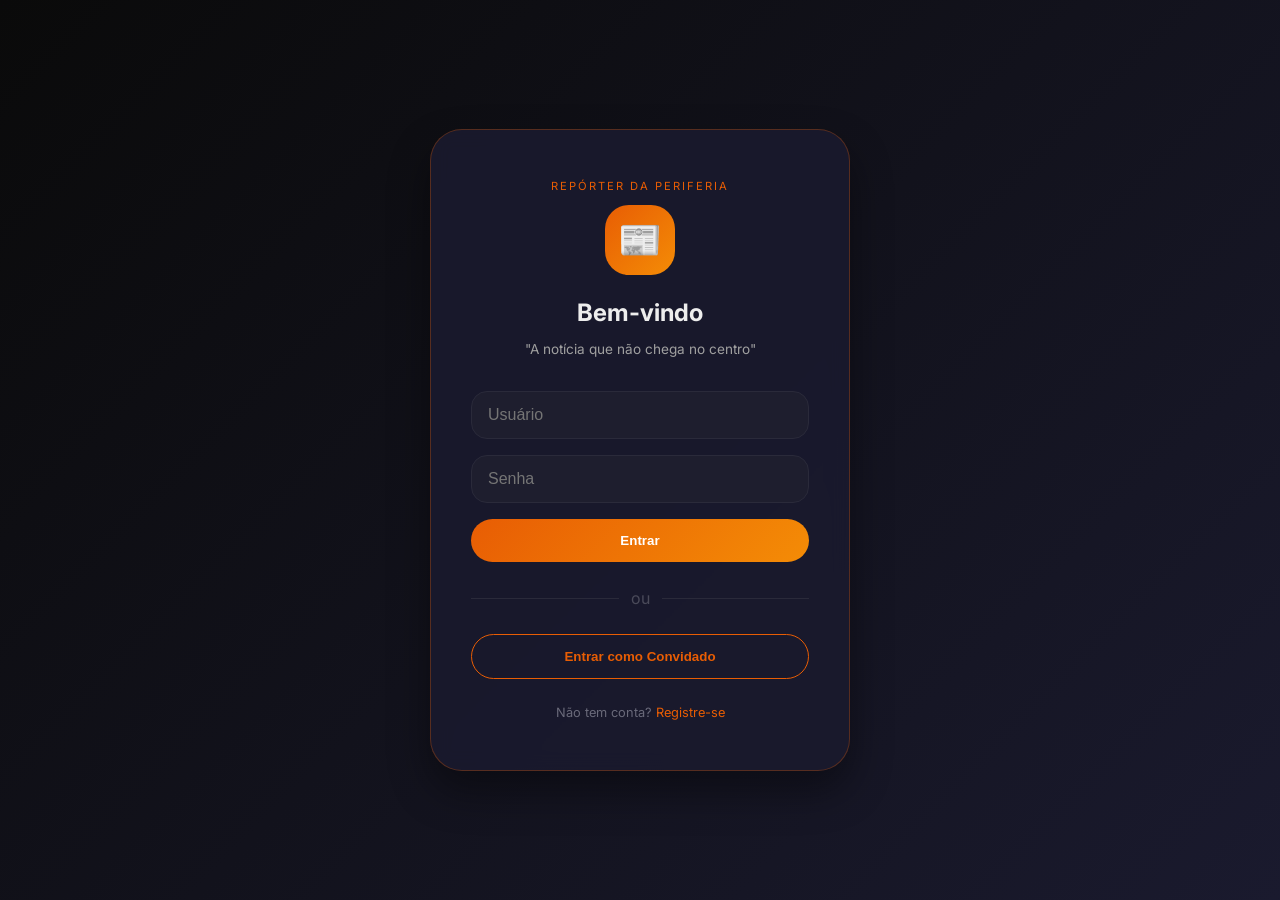
==== commit b9e4e47d: "Add files via upload" ====
--- a/index.html
+++ b/index.html
@@ -8,13 +8,13 @@
     <meta name="author" content="Repórter da Periferia">
     <meta name="theme-color" content="#e85d04">
     <meta name="apple-mobile-web-app-capable" content="yes">
-    <meta name="apple-mobile-web-app-status-bar-style" content="black-translucent">
+    meta name="apple-mobile-web-app-status-bar-style" content="black-translucent">
     <meta name="apple-mobile-web-app-title" content="Repórter">
     <meta name="mobile-web-app-capable" content="yes">
     
-    <!-- Meta tags para compartilhamento em redes sociais -->
+    <!-- Meta tags para compartilhamento -->
     <meta property="og:title" content="Repórter da Periferia">
-    <meta property="og:description" content="A notícia que não chega no centro - Sociedade, Escola e Pensamento Crítico">
+    <meta property="og:description" content="A notícia que não chega no centro">
     <meta property="og:image" content="/icons/icon-512.png">
     <meta property="og:url" content="https://reporter-da-periferia.netlify.app">
     <meta property="og:type" content="website">
@@ -23,7 +23,7 @@
     <link rel="manifest" href="manifest.json">
     <link rel="apple-touch-icon" href="icons/icon-192.png">
     
-    <!-- CSS e Fontes -->
+    <!-- CSS -->
     <link rel="stylesheet" href="style.css">
     <link href="https://fonts.googleapis.com/css2?family=Inter:opsz,wght@14..32,300;400;500;600;700;800&family=Merriweather:ital,wght@0,300;0,400;0,700;1,400&display=swap" rel="stylesheet">
     <link rel="stylesheet" href="https://cdnjs.cloudflare.com/ajax/libs/font-awesome/6.5.1/css/all.min.css">
@@ -35,7 +35,7 @@
     </div>
 
     <div class="app-wrapper">
-        <!-- SIDEBAR ESQUERDA (MENU) -->
+        <!-- SIDEBAR ESQUERDA -->
         <aside class="sidebar">
             <div class="logo-area">
                 <div class="logo-icon">📰</div>
@@ -45,12 +45,12 @@
                 </div>
             </div>
 
-            <!-- BARRA DE BUSCA -->
+            <!-- Busca -->
             <div class="search-container">
-                <input type="text" id="searchInput" class="search-input" placeholder="🔍 Buscar posts, hashtags...">
-            </div>
-
-            <!-- FILTROS RÁPIDOS -->
+                <input type="text" id="searchInput" class="search-input" placeholder="🔍 Buscar posts...">
+            </div>
+
+            <!-- Filtros -->
             <div class="filters-bar">
                 <button class="filter-chip active" data-filter="all">Todos</button>
                 <button class="filter-chip" data-filter="pensamento">💭 Pensamento</button>
@@ -60,7 +60,7 @@
                 <button class="filter-chip" data-filter="audio">🎙️ Áudio</button>
             </div>
 
-            <!-- PERFIL DO USUÁRIO -->
+            <!-- Perfil -->
             <div class="user-info" id="userInfo">
                 <div class="user-avatar" id="userAvatar" onclick="window.location.href='perfil.html'">
                     <span id="avatarEmoji">🧠</span>
@@ -72,121 +72,63 @@
                 </div>
             </div>
 
-            <!-- MENU DE NAVEGAÇÃO -->
+            <!-- Menu -->
             <nav class="nav-menu">
-                <button class="nav-btn active" data-page="feed">
-                    <i class="fas fa-home"></i> <span>Início</span>
-                </button>
-                <button class="nav-btn" data-page="teses">
-                    <i class="fas fa-brain"></i> <span>Teses</span>
-                </button>
-                <button class="nav-btn" data-page="diario">
-                    <i class="fas fa-book"></i> <span>Diário</span>
-                </button>
-                <button class="nav-btn" data-page="jornal">
-                    <i class="fas fa-newspaper"></i> <span>Notícias</span>
-                </button>
-                <button class="nav-btn" data-page="audio">
-                    <i class="fas fa-microphone"></i> <span>Áudios</span>
-                </button>
-                <button class="nav-btn" data-page="salvos">
-                    <i class="fas fa-bookmark"></i> <span>Salvos</span>
-                </button>
-                <button class="nav-btn" data-page="meu-perfil" id="perfilBtn">
-                    <i class="fas fa-user-circle"></i> <span>Meu Perfil</span>
-                </button>
-                <button class="nav-btn logout-btn" id="logoutBtn">
-                    <i class="fas fa-sign-out-alt"></i> <span>Sair</span>
-                </button>
+                <button class="nav-btn active" data-page="feed"><i class="fas fa-home"></i> <span>Início</span></button>
+                <button class="nav-btn" data-page="teses"><i class="fas fa-brain"></i> <span>Teses</span></button>
+                <button class="nav-btn" data-page="diario"><i class="fas fa-book"></i> <span>Diário</span></button>
+                <button class="nav-btn" data-page="jornal"><i class="fas fa-newspaper"></i> <span>Notícias</span></button>
+                <button class="nav-btn" data-page="audio"><i class="fas fa-microphone"></i> <span>Áudios</span></button>
+                <button class="nav-btn" data-page="salvos"><i class="fas fa-bookmark"></i> <span>Salvos</span></button>
+                <button class="nav-btn" data-page="meu-perfil" id="perfilBtn"><i class="fas fa-user-circle"></i> <span>Meu Perfil</span></button>
+                <button class="nav-btn logout-btn" id="logoutBtn"><i class="fas fa-sign-out-alt"></i> <span>Sair</span></button>
             </nav>
         </aside>
 
-        <!-- CONTEÚDO PRINCIPAL (FEED) -->
+        <!-- CONTEÚDO PRINCIPAL -->
         <main class="main-content">
             <div class="top-bar">
                 <h1 id="pageTitle">Início</h1>
                 <div class="top-actions">
-                    <button class="icon-btn" id="refreshFeedBtn" title="Atualizar">
-                        <i class="fas fa-sync-alt"></i>
-                    </button>
-                    <button class="icon-btn" id="darkModeBtn" title="Modo escuro/claro">
-                        <i class="fas fa-moon"></i>
-                    </button>
-                </div>
-            </div>
-
+                    <button class="icon-btn" id="refreshFeedBtn" title="Atualizar"><i class="fas fa-sync-alt"></i></button>
+                    <button class="icon-btn" id="darkModeBtn" title="Modo escuro"><i class="fas fa-moon"></i></button>
+                </div>
+            </div>
             <div id="feedContainer" class="feed-container">
-                <div class="loading-spinner">
-                    <i class="fas fa-spinner fa-spin"></i> Carregando publicações...
-                </div>
+                <div class="loading-spinner"><i class="fas fa-spinner fa-spin"></i> Carregando...</div>
             </div>
         </main>
 
         <!-- SIDEBAR DIREITA -->
         <aside class="right-sidebar">
-            <!-- MENSAGENS -->
-            <div class="card">
-                <div class="card-header">
-                    <i class="fas fa-comment-dots"></i>
-                    <h3>Mensagens Diretas</h3>
-                    <button class="small-btn" id="newChatBtn" title="Nova conversa">+</button>
-                </div>
-                <div id="dmList" class="dm-list">
-                    <p class="placeholder">Nenhuma conversa</p>
-                </div>
-            </div>
-
-            <!-- SUGESTÕES DE PESSOAS -->
-            <div class="card">
-                <div class="card-header">
-                    <i class="fas fa-user-plus"></i>
-                    <h3>Descobrir pessoas</h3>
-                </div>
-                <div id="suggestionsList" class="suggestions-list">
-                    <p class="placeholder">Carregando...</p>
-                </div>
-            </div>
-
-            <!-- NOTIFICAÇÕES -->
-            <div class="card">
-                <div class="card-header">
-                    <i class="fas fa-bell"></i>
-                    <h3>Notificações</h3>
-                    <button class="small-btn" id="markAllReadBtn" title="Marcar todas como lidas">✓</button>
-                </div>
-                <div id="notificationsList" class="notifications-list">
-                    <p class="placeholder">Sem notificações</p>
-                </div>
-            </div>
-
-            <!-- SOBRE -->
-            <div class="card">
-                <div class="card-header">
-                    <i class="fas fa-info-circle"></i>
-                    <h3>Sobre</h3>
-                </div>
+            <div class="card">
+                <div class="card-header"><i class="fas fa-comment-dots"></i><h3>Mensagens</h3><button class="small-btn" id="newChatBtn">+</button></div>
+                <div id="dmList" class="dm-list"><p class="placeholder">Nenhuma conversa</p></div>
+            </div>
+            <div class="card">
+                <div class="card-header"><i class="fas fa-user-plus"></i><h3>Descobrir pessoas</h3></div>
+                <div id="suggestionsList" class="suggestions-list"><p class="placeholder">Carregando...</p></div>
+            </div>
+            <div class="card">
+                <div class="card-header"><i class="fas fa-bell"></i><h3>Notificações</h3><button class="small-btn" id="markAllReadBtn">✓</button></div>
+                <div id="notificationsList" class="notifications-list"><p class="placeholder">Sem notificações</p></div>
+            </div>
+            <div class="card">
+                <div class="card-header"><i class="fas fa-info-circle"></i><h3>Sobre</h3></div>
                 <div style="font-size: 0.75rem; color: var(--text-secondary); line-height: 1.5;">
                     <p><strong>Repórter da Periferia</strong><br>"A notícia que não chega no centro"</p>
                     <p style="margin-top: 10px;">Espaço independente para pensar criticamente a sociedade, a escola e o mundo.</p>
-                    <p style="margin-top: 8px;">📧 contato@reporterdaperiferia.com</p>
                     <hr style="margin: 12px 0; border-color: var(--border);">
-                    <p><small>Versão 2.0 | Com busca, filtros e imagens</small></p>
+                    <p><small>Versão 4.0 | Feed público</small></p>
                 </div>
             </div>
         </aside>
     </div>
 
-    <!-- ============================================ -->
-    <!-- MODAL DE POSTAGEM (COMPLETO ATUALIZADO) -->
-    <!-- ============================================ -->
+    <!-- MODAL DE POSTAGEM -->
     <div id="postModal" class="modal">
         <div class="modal-content large">
-            <div class="modal-header">
-                <h3><i class="fas fa-pen-fancy"></i> Criar nova publicação</h3>
-                <button class="close-modal">&times;</button>
-            </div>
-
-            <!-- SELEÇÃO DE TIPO -->
+            <div class="modal-header"><h3><i class="fas fa-pen-fancy"></i> Nova publicação</h3><button class="close-modal">&times;</button></div>
             <div class="post-type-selector">
                 <button class="type-btn active" data-type="pensamento">💭 Pensamento</button>
                 <button class="type-btn" data-type="tese">📚 Tese</button>
@@ -194,53 +136,32 @@
                 <button class="type-btn" data-type="jornal">📰 Notícia</button>
                 <button class="type-btn" data-type="audio">🎙️ Áudio</button>
             </div>
-
-            <!-- TÍTULO -->
-            <input type="text" id="postTitleInput" placeholder="Título da publicação" class="post-input">
-
-            <!-- CONTEÚDO -->
+            <input type="text" id="postTitleInput" placeholder="Título" class="post-input">
             <textarea id="postContentInput" placeholder="Escreva sua reflexão..." class="post-textarea"></textarea>
-
-            <!-- CONTADOR DE CARACTERES -->
             <div id="charCounter" class="char-counter">0/2000</div>
-
-            <!-- EMOJI -->
-            <input type="text" id="postEmojiInput" placeholder="Emoji (ex: 🔥, 💡, 📌)" class="post-input">
-
-            <!-- HASHTAGS -->
-            <input type="text" id="hashtagsInput" class="post-input" placeholder="Hashtags (separadas por vírgula, ex: educação, sociedade, escola)">
-            <div class="hashtags-hint">
-                <i class="fas fa-hashtag"></i> As hashtags ajudam outras pessoas a encontrar seu conteúdo
-            </div>
-
-            <!-- UPLOAD DE IMAGEM -->
+            <input type="text" id="postEmojiInput" placeholder="Emoji (ex: 🔥, 💡)" class="post-input">
+            <input type="text" id="hashtagsInput" class="post-input" placeholder="Hashtags (separadas por vírgula)">
+            <div class="hashtags-hint"><i class="fas fa-hashtag"></i> As hashtags ajudam pessoas a encontrar seu conteúdo</div>
             <div class="image-upload-area" id="imageUploadArea">
-                <i class="fas fa-image"></i> Clique para adicionar uma imagem
+                <i class="fas fa-image"></i> Clique para adicionar imagem
                 <input type="file" id="postImageInput" accept="image/*" style="display: none;">
                 <img id="postImagePreview" class="image-preview" style="display: none;">
-                <button type="button" id="removeImageBtn" class="remove-image-btn" style="display: none; background: #ef4444; border: none; color: white; padding: 4px 12px; border-radius: 20px; margin-top: 8px; cursor: pointer;">Remover imagem</button>
-            </div>
-
-            <!-- ÁREA DE ÁUDIO -->
+                <button type="button" id="removeImageBtn" class="remove-image-btn" style="display: none;">Remover</button>
+            </div>
             <div id="audioRecordArea" class="audio-record-area" style="display: none;">
                 <button id="startRecordingBtn" class="record-btn"><i class="fas fa-microphone"></i> Gravar áudio</button>
-                <button id="stopRecordingBtn" class="stop-btn" style="display: none;"><i class="fas fa-stop"></i> Parar gravação</button>
+                <button id="stopRecordingBtn" class="stop-btn" style="display: none;"><i class="fas fa-stop"></i> Parar</button>
                 <div id="audioPreviewArea"></div>
                 <input type="hidden" id="audioDataField">
             </div>
-
-            <!-- BOTÃO PUBLICAR -->
             <button id="publishPostBtn" class="publish-btn"><i class="fas fa-paper-plane"></i> Publicar</button>
         </div>
     </div>
 
-    <!-- MODAL DE DM -->
+    <!-- MODAL DM -->
     <div id="dmModal" class="modal dm-modal">
         <div class="modal-content small">
-            <div class="modal-header">
-                <h3 id="dmTargetName">Conversa</h3>
-                <button class="close-modal">&times;</button>
-            </div>
+            <div class="modal-header"><h3 id="dmTargetName">Conversa</h3><button class="close-modal">&times;</button></div>
             <div id="dmMessagesArea" class="dm-messages"></div>
             <div class="dm-input-area">
                 <input type="text" id="dmMessageInput" placeholder="Digite sua mensagem...">
@@ -249,30 +170,22 @@
         </div>
     </div>
 
-    <!-- MODAL DE IMAGEM EM TAMANHO REAL -->
-    <div id="fullImageModal" class="modal full-image-modal" style="background: rgba(0,0,0,0.95); display: none;">
+    <!-- MODAL IMAGEM -->
+    <div id="fullImageModal" class="modal" style="background: rgba(0,0,0,0.95); display: none;">
         <div style="position: relative; width: 100%; height: 100%; display: flex; align-items: center; justify-content: center;">
             <img id="fullImage" src="" style="max-width: 90%; max-height: 90%; border-radius: 16px;">
-            <button class="close-modal" style="position: absolute; top: 20px; right: 20px; background: rgba(0,0,0,0.5); width: 40px; height: 40px; border-radius: 50%;">&times;</button>
+            <button class="close-modal" style="position: absolute; top: 20px; right: 20px;">&times;</button>
         </div>
     </div>
 
-    <!-- BOTÃO FLUTUANTE DE POSTAGEM -->
-    <button id="fabPostBtn" class="fab-button">
-        <i class="fas fa-plus"></i>
-    </button>
-
-    <!-- SERVICE WORKER PARA PWA -->
+    <!-- BOTÃO FLUTUANTE -->
+    <button id="fabPostBtn" class="fab-button"><i class="fas fa-plus"></i></button>
+
+    <!-- SERVICE WORKER -->
     <script>
         if ('serviceWorker' in navigator) {
             window.addEventListener('load', () => {
-                navigator.serviceWorker.register('/sw.js')
-                    .then(registration => {
-                        console.log('Service Worker registrado com sucesso:', registration.scope);
-                    })
-                    .catch(error => {
-                        console.log('Falha ao registrar Service Worker:', error);
-                    });
+                navigator.serviceWorker.register('/sw.js').catch(err => console.log(err));
             });
         }
     </script>
@@ -284,50 +197,15 @@
     <script src="mobile.js"></script>
     <script src="app.js"></script>
 
-    <!-- SCRIPT ADICIONAL PARA UPLOAD DE IMAGEM -->
     <script>
-        // Configurar upload de imagem
-        const imageUploadArea = document.getElementById('imageUploadArea');
-        const imageInput = document.getElementById('postImageInput');
-        const imagePreview = document.getElementById('postImagePreview');
-        const removeImageBtn = document.getElementById('removeImageBtn');
-        
-        if (imageUploadArea) {
-            imageUploadArea.addEventListener('click', () => {
-                imageInput.click();
-            });
-            
-            imageInput.addEventListener('change', (e) => {
-                const file = e.target.files[0];
-                if (file && file.type.startsWith('image/')) {
-                    const reader = new FileReader();
-                    reader.onload = (ev) => {
-                        imagePreview.src = ev.target.result;
-                        imagePreview.style.display = 'block';
-                        removeImageBtn.style.display = 'inline-block';
-                        selectedImage = ev.target.result;
-                    };
-                    reader.readAsDataURL(file);
-                }
-            });
-            
-            if (removeImageBtn) {
-                removeImageBtn.addEventListener('click', (e) => {
-                    e.stopPropagation();
-                    imagePreview.src = '';
-                    imagePreview.style.display = 'none';
-                    removeImageBtn.style.display = 'none';
-                    selectedImage = null;
-                    imageInput.value = '';
-                });
-            }
-        }
-        
-        // Marcar todas notificações como lidas
         document.getElementById('markAllReadBtn')?.addEventListener('click', () => {
             Notifications.markAllAsRead();
             showToast('✅ Todas notificações marcadas como lidas');
         });
+        
+        document.getElementById('fullImageModal')?.querySelector('.close-modal')?.addEventListener('click', () => {
+            document.getElementById('fullImageModal').style.display = 'none';
+        });
     </script>
 </body>
 </html>
--- a/style.css
+++ b/style.css
@@ -1,6 +1,6 @@
 /* ============================================
-   REPÓRTER DA PERIFERIA - DESIGN COMPLETO
-   Versão 2.0 - Com todas as atualizações
+   REPÓRTER DA PERIFERIA - CSS COMPLETO
+   Versão 4.0 - Feed público estilo Instagram
    ============================================ */
 
 * {
@@ -35,12 +35,6 @@
     overflow-x: hidden;
 }
 
-body.dark-mode {
-    --bg-body: #0a0a0a;
-    --bg-sidebar: #0f0f1a;
-    --bg-card: #151525;
-}
-
 body.light-mode {
     --bg-body: #f5f5f5;
     --bg-sidebar: #ffffff;
@@ -72,9 +66,7 @@
     z-index: 1000;
 }
 
-.sidebar.open {
-    left: 0;
-}
+.sidebar.open { left: 0; }
 
 .menu-toggle {
     position: fixed;
@@ -106,16 +98,14 @@
     display: none;
 }
 
-.menu-overlay.active {
-    display: block;
-}
+.menu-overlay.active { display: block; }
 
 .logo-area {
     display: flex;
     align-items: center;
     gap: 12px;
-    margin-bottom: 32px;
-    padding-bottom: 20px;
+    margin-bottom: 24px;
+    padding-bottom: 16px;
     border-bottom: 1px solid var(--border);
 }
 
@@ -130,23 +120,11 @@
     font-size: 1.6rem;
 }
 
-.logo-text h2 {
-    font-size: 1rem;
-    font-weight: 700;
-    line-height: 1.3;
-}
-
-.logo-text p {
-    font-size: 0.65rem;
-    color: var(--text-secondary);
-}
-
-/* Busca na sidebar */
-.search-container {
-    margin: 16px 0;
-    padding: 0 8px;
-}
-
+.logo-text h2 { font-size: 1rem; font-weight: 700; line-height: 1.3; }
+.logo-text p { font-size: 0.65rem; color: var(--text-secondary); }
+
+/* Busca */
+.search-container { margin: 16px 0; padding: 0 8px; }
 .search-input {
     width: 100%;
     padding: 12px 16px;
@@ -156,12 +134,31 @@
     color: var(--text-primary);
     font-size: 0.85rem;
 }
-
-.search-input:focus {
-    outline: none;
-    border-color: var(--accent);
-}
-
+.search-input:focus { outline: none; border-color: var(--accent); }
+
+/* Filtros */
+.filters-bar {
+    display: flex;
+    gap: 8px;
+    flex-wrap: wrap;
+    margin: 16px 8px;
+    padding-bottom: 12px;
+    border-bottom: 1px solid var(--border);
+}
+
+.filter-chip {
+    padding: 6px 12px;
+    background: var(--bg-hover);
+    border: 1px solid var(--border);
+    border-radius: 40px;
+    color: var(--text-secondary);
+    cursor: pointer;
+    font-size: 0.7rem;
+    transition: all 0.2s;
+}
+.filter-chip.active, .filter-chip:hover { background: var(--accent); color: white; border-color: var(--accent); }
+
+/* Perfil usuário */
 .user-info {
     display: flex;
     align-items: center;
@@ -169,14 +166,11 @@
     padding: 16px;
     background: var(--bg-card);
     border-radius: 20px;
-    margin-bottom: 24px;
+    margin: 16px 0 24px;
     cursor: pointer;
     transition: all 0.2s;
 }
-
-.user-info:hover {
-    background: var(--bg-hover);
-}
+.user-info:hover { background: var(--bg-hover); }
 
 .user-avatar {
     width: 52px;
@@ -191,32 +185,13 @@
     overflow: hidden;
     flex-shrink: 0;
 }
-
-.user-avatar img {
-    width: 100%;
-    height: 100%;
-    object-fit: cover;
-}
-
-.user-details h4 {
-    font-size: 0.9rem;
-    font-weight: 600;
-    display: flex;
-    align-items: center;
-    gap: 5px;
-    flex-wrap: wrap;
-}
-
-.user-details p {
-    font-size: 0.65rem;
-    color: var(--text-secondary);
-}
-
-.nav-menu {
-    display: flex;
-    flex-direction: column;
-    gap: 6px;
-}
+.user-avatar img { width: 100%; height: 100%; object-fit: cover; }
+
+.user-details h4 { font-size: 0.9rem; font-weight: 600; display: flex; align-items: center; gap: 5px; flex-wrap: wrap; }
+.user-details p { font-size: 0.65rem; color: var(--text-secondary); }
+
+/* Menu navegação */
+.nav-menu { display: flex; flex-direction: column; gap: 6px; }
 
 .nav-btn {
     display: flex;
@@ -234,27 +209,12 @@
     font-size: 0.95rem;
     min-height: 52px;
 }
-
-.nav-btn:active {
-    transform: scale(0.98);
-}
-
-.nav-btn:hover {
-    background: var(--bg-hover);
-    color: var(--text-primary);
-}
-
-.nav-btn.active {
-    background: linear-gradient(135deg, var(--accent), var(--accent-hover));
-    color: white;
-}
-
-.logout-btn {
-    margin-top: 30px;
-    border-top: 1px solid var(--border);
-    padding-top: 20px;
-    color: #ef4444;
-}
+.nav-btn:active { transform: scale(0.98); }
+.nav-btn:hover { background: var(--bg-hover); color: var(--text-primary); }
+.nav-btn.active { background: linear-gradient(135deg, var(--accent), var(--accent-hover)); color: white; }
+
+.logout-btn { margin-top: 30px; border-top: 1px solid var(--border); padding-top: 20px; color: #ef4444; }
+.logout-btn:hover { background: rgba(239,68,68,0.1); color: #ef4444; }
 
 /* ===== CONTEÚDO PRINCIPAL ===== */
 .main-content {
@@ -272,16 +232,9 @@
     flex-wrap: wrap;
     gap: 12px;
 }
-
-.top-bar h1 {
-    font-size: 1.3rem;
-    font-weight: 600;
-}
-
-.top-actions {
-    display: flex;
-    gap: 12px;
-}
+.top-bar h1 { font-size: 1.3rem; font-weight: 600; }
+
+.top-actions { display: flex; gap: 12px; }
 
 .icon-btn {
     background: var(--bg-card);
@@ -296,55 +249,11 @@
     align-items: center;
     justify-content: center;
 }
-
-.icon-btn:active {
-    transform: scale(0.95);
-}
-
-.icon-btn:hover {
-    background: var(--accent);
-    color: white;
-    border-color: var(--accent);
-}
-
-/* Filtros de categoria */
-.filters-bar {
-    display: flex;
-    gap: 10px;
-    flex-wrap: wrap;
-    margin-bottom: 20px;
-    padding-bottom: 12px;
-    border-bottom: 1px solid var(--border);
-}
-
-.filter-chip {
-    padding: 8px 16px;
-    background: var(--bg-hover);
-    border: 1px solid var(--border);
-    border-radius: 40px;
-    color: var(--text-secondary);
-    cursor: pointer;
-    font-size: 0.75rem;
-    transition: all 0.2s;
-}
-
-.filter-chip.active {
-    background: var(--accent);
-    color: white;
-    border-color: var(--accent);
-}
-
-.filter-chip:hover {
-    background: var(--accent);
-    color: white;
-}
+.icon-btn:active { transform: scale(0.95); }
+.icon-btn:hover { background: var(--accent); color: white; border-color: var(--accent); }
 
 /* ===== POSTS ===== */
-.feed-container {
-    display: flex;
-    flex-direction: column;
-    gap: 20px;
-}
+.feed-container { display: flex; flex-direction: column; gap: 20px; }
 
 .post-card {
     background: var(--bg-card);
@@ -352,18 +261,13 @@
     padding: 20px;
     border: 1px solid var(--border);
     transition: all 0.2s;
-    position: relative;
-}
-
-.post-card:hover {
-    border-color: var(--accent);
-    transform: translateY(-2px);
-}
+}
+.post-card:hover { border-color: var(--accent); transform: translateY(-2px); }
 
 .post-header {
     display: flex;
     align-items: center;
-    gap: 14px;
+    gap: 12px;
     margin-bottom: 16px;
     flex-wrap: wrap;
 }
@@ -377,37 +281,25 @@
     align-items: center;
     justify-content: center;
     font-size: 1.3rem;
+    cursor: pointer;
     overflow: hidden;
     flex-shrink: 0;
 }
-
-.post-avatar img {
-    width: 100%;
-    height: 100%;
-    object-fit: cover;
-}
-
-.post-author-info {
-    flex: 1;
-}
-
-.post-author {
-    font-weight: 600;
-    font-size: 0.9rem;
-    display: flex;
-    align-items: center;
-    gap: 6px;
-    flex-wrap: wrap;
-}
-
-.verified-icon {
-    color: #3b82f6;
-    font-size: 0.8rem;
-}
-
-.post-time {
-    font-size: 0.65rem;
-    color: var(--text-secondary);
+.post-avatar img { width: 100%; height: 100%; object-fit: cover; }
+
+.post-author-info { flex: 1; cursor: pointer; }
+.post-author { font-weight: 600; font-size: 0.9rem; display: flex; align-items: center; gap: 6px; flex-wrap: wrap; }
+.verified-icon { color: #3b82f6; font-size: 0.8rem; }
+.post-time { font-size: 0.65rem; color: var(--text-secondary); }
+
+.follow-small-btn {
+    background: var(--accent);
+    border: none;
+    color: white;
+    padding: 4px 12px;
+    border-radius: 20px;
+    font-size: 0.7rem;
+    cursor: pointer;
 }
 
 .post-badge {
@@ -418,29 +310,15 @@
     font-weight: 600;
     margin-bottom: 12px;
 }
-
 .badge-pensamento { background: var(--purple); }
 .badge-tese { background: var(--pink); }
 .badge-diario { background: #f59e0b; color: #1a1a1a; }
 .badge-jornal { background: var(--blue); }
 .badge-audio { background: #ef4444; }
 
-.post-title {
-    font-size: 1.15rem;
-    font-weight: 700;
-    margin-bottom: 12px;
-    line-height: 1.4;
-}
-
-.post-content {
-    color: var(--text-secondary);
-    line-height: 1.6;
-    margin-bottom: 16px;
-    white-space: pre-wrap;
-    font-size: 0.9rem;
-}
-
-/* Imagem do post */
+.post-title { font-size: 1.15rem; font-weight: 700; margin-bottom: 12px; line-height: 1.4; }
+.post-content { color: var(--text-secondary); line-height: 1.6; margin-bottom: 16px; white-space: pre-wrap; font-size: 0.9rem; }
+
 .post-image {
     width: 100%;
     max-height: 400px;
@@ -450,30 +328,25 @@
     cursor: pointer;
 }
 
-/* Hashtags */
-.post-hashtags {
-    display: flex;
-    flex-wrap: wrap;
-    gap: 8px;
-    margin: 12px 0;
-}
-
-.hashtag {
-    color: var(--accent);
+.post-hashtags { display: flex; flex-wrap: wrap; gap: 8px; margin: 12px 0; }
+.hashtag { color: var(--accent); font-size: 0.75rem; cursor: pointer; }
+.hashtag:hover { text-decoration: underline; }
+
+.post-stats {
+    display: flex;
+    gap: 16px;
+    padding: 8px 0;
     font-size: 0.75rem;
-    cursor: pointer;
-}
-
-.hashtag:hover {
-    text-decoration: underline;
-}
+    color: var(--text-secondary);
+    border-bottom: 1px solid var(--border);
+    margin-bottom: 8px;
+}
+.post-stats i { margin-right: 4px; }
 
 .post-actions {
     display: flex;
     gap: 20px;
-    padding-top: 16px;
-    border-top: 1px solid var(--border);
-    margin-top: 8px;
+    padding-top: 8px;
     flex-wrap: wrap;
 }
 
@@ -489,48 +362,28 @@
     transition: all 0.2s;
     padding: 8px 0;
 }
-
-.action-btn:hover {
-    color: var(--accent);
-}
-
-.action-btn.liked {
-    color: #ef4444;
-}
-
-.action-btn.saved {
-    color: var(--accent);
-}
+.action-btn:hover { color: var(--accent); }
+.action-btn.liked { color: #ef4444; }
+.action-btn.saved { color: var(--accent); }
 
 .delete-btn, .edit-btn {
     background: none;
     border: none;
     cursor: pointer;
-    font-size: 0.75rem;
+    font-size: 0.9rem;
     padding: 8px;
-    border-radius: 20px;
+    border-radius: 50%;
+    width: 36px;
+    height: 36px;
     display: inline-flex;
     align-items: center;
-    gap: 5px;
-}
-
-.delete-btn {
-    color: #ef4444;
-}
-
-.delete-btn:hover {
-    background: rgba(239, 68, 68, 0.1);
-}
-
-.edit-btn {
-    color: var(--blue);
-}
-
-.edit-btn:hover {
-    background: rgba(59, 130, 246, 0.1);
-}
-
-/* Botão "Carregar mais" */
+    justify-content: center;
+}
+.delete-btn { color: #ef4444; }
+.delete-btn:hover { background: rgba(239,68,68,0.2); }
+.edit-btn { color: var(--blue); }
+.edit-btn:hover { background: rgba(59,130,246,0.2); }
+
 .load-more-btn {
     background: var(--bg-hover);
     border: 1px solid var(--border);
@@ -541,13 +394,8 @@
     font-size: 0.9rem;
     width: 100%;
     margin-top: 20px;
-    transition: all 0.2s;
-}
-
-.load-more-btn:hover {
-    background: var(--accent);
-    color: white;
-}
+}
+.load-more-btn:hover { background: var(--accent); color: white; }
 
 /* ===== SIDEBAR DIREITA ===== */
 .right-sidebar {
@@ -576,12 +424,7 @@
     padding-bottom: 12px;
     border-bottom: 1px solid var(--border);
 }
-
-.card-header h3 {
-    font-size: 0.85rem;
-    font-weight: 600;
-    flex: 1;
-}
+.card-header h3 { font-size: 0.85rem; font-weight: 600; flex: 1; }
 
 .small-btn {
     background: var(--accent);
@@ -591,8 +434,68 @@
     border-radius: 50%;
     color: white;
     cursor: pointer;
-    font-size: 1rem;
-}
+    display: flex;
+    align-items: center;
+    justify-content: center;
+}
+
+.dm-list, .suggestions-list, .notifications-list { display: flex; flex-direction: column; gap: 12px; }
+
+.dm-item, .suggestion-item, .notification-item {
+    display: flex;
+    align-items: center;
+    gap: 12px;
+    padding: 10px;
+    border-radius: 14px;
+    cursor: pointer;
+    transition: all 0.2s;
+}
+.dm-item:hover, .suggestion-item:hover { background: var(--bg-hover); }
+
+.dm-avatar, .suggestion-avatar {
+    width: 45px;
+    height: 45px;
+    background: linear-gradient(135deg, var(--accent), var(--accent-hover));
+    border-radius: 50%;
+    display: flex;
+    align-items: center;
+    justify-content: center;
+    font-size: 1.2rem;
+    overflow: hidden;
+    flex-shrink: 0;
+    cursor: pointer;
+}
+.dm-avatar img, .suggestion-avatar img { width: 100%; height: 100%; object-fit: cover; }
+
+.dm-info, .suggestion-info { flex: 1; cursor: pointer; }
+.dm-name, .suggestion-name { font-weight: 600; font-size: 0.85rem; }
+.dm-preview, .suggestion-bio { font-size: 0.7rem; color: var(--text-secondary); }
+
+.follow-btn {
+    background: none;
+    border: 1px solid var(--accent);
+    color: var(--accent);
+    padding: 4px 12px;
+    border-radius: 20px;
+    font-size: 0.7rem;
+    cursor: pointer;
+}
+.follow-btn:hover { background: var(--accent); color: white; }
+
+.notification-item { display: flex; align-items: flex-start; gap: 10px; }
+.notification-icon {
+    width: 32px;
+    height: 32px;
+    background: var(--accent);
+    border-radius: 50%;
+    display: flex;
+    align-items: center;
+    justify-content: center;
+    font-size: 0.8rem;
+    flex-shrink: 0;
+}
+.notification-text { flex: 1; font-size: 0.75rem; line-height: 1.4; }
+.notification-time { font-size: 0.6rem; color: var(--text-secondary); margin-top: 4px; }
 
 /* ===== MODAIS ===== */
 .modal {
@@ -609,10 +512,7 @@
     z-index: 2000;
     padding: 16px;
 }
-
-.modal.open {
-    display: flex;
-}
+.modal.open { display: flex; }
 
 .modal-content {
     background: var(--bg-card);
@@ -624,10 +524,8 @@
     padding: 24px;
     border: 1px solid var(--border);
 }
-
-.modal-content.large {
-    max-width: 650px;
-}
+.modal-content.large { max-width: 650px; }
+.modal-content.small { max-width: 420px; }
 
 .modal-header {
     display: flex;
@@ -635,7 +533,6 @@
     align-items: center;
     margin-bottom: 24px;
 }
-
 .close-modal {
     background: none;
     border: none;
@@ -644,14 +541,7 @@
     cursor: pointer;
 }
 
-/* Formulário de postagem */
-.post-type-selector {
-    display: flex;
-    gap: 10px;
-    flex-wrap: wrap;
-    margin-bottom: 20px;
-}
-
+.post-type-selector { display: flex; gap: 10px; flex-wrap: wrap; margin-bottom: 20px; }
 .type-btn {
     padding: 8px 16px;
     background: var(--bg-hover);
@@ -660,13 +550,8 @@
     color: var(--text-secondary);
     cursor: pointer;
     font-size: 0.8rem;
-    transition: all 0.2s;
-}
-
-.type-btn.active {
-    background: linear-gradient(135deg, var(--accent), var(--accent-hover));
-    color: white;
-}
+}
+.type-btn.active { background: linear-gradient(135deg, var(--accent), var(--accent-hover)); color: white; }
 
 .post-input, .post-textarea {
     width: 100%;
@@ -679,13 +564,10 @@
     font-family: inherit;
     font-size: 0.9rem;
 }
-
-.post-textarea {
-    min-height: 120px;
-    resize: vertical;
-}
-
-/* Upload de imagem */
+.post-textarea { min-height: 120px; resize: vertical; }
+
+.char-counter { text-align: right; font-size: 0.7rem; color: var(--text-secondary); margin-bottom: 16px; }
+
 .image-upload-area {
     background: var(--bg-hover);
     border: 2px dashed var(--border);
@@ -694,57 +576,15 @@
     text-align: center;
     margin-bottom: 16px;
     cursor: pointer;
-    transition: all 0.2s;
-}
-
-.image-upload-area:hover {
-    border-color: var(--accent);
-}
-
-.image-preview {
-    max-width: 100%;
-    max-height: 200px;
-    border-radius: 12px;
-    margin-top: 12px;
-}
-
-/* Contador de caracteres */
-.char-counter {
-    text-align: right;
-    font-size: 0.7rem;
-    color: var(--text-secondary);
-    margin-bottom: 16px;
-}
-
-.char-counter.warning {
-    color: #f59e0b;
-}
-
-.char-counter.danger {
-    color: #ef4444;
-}
-
-/* Hashtags input */
-.hashtags-input {
-    width: 100%;
-    padding: 14px;
-    margin-bottom: 14px;
-    background: var(--bg-hover);
-    border: 1px solid var(--border);
-    border-radius: 14px;
-    color: var(--text-primary);
-    font-size: 0.9rem;
-}
-
-.hashtags-hint {
-    font-size: 0.7rem;
-    color: var(--text-secondary);
-    margin-top: -10px;
-    margin-bottom: 14px;
-}
+}
+.image-upload-area:hover { border-color: var(--accent); }
+.image-preview { max-width: 100%; max-height: 200px; border-radius: 12px; margin-top: 12px; }
+.remove-image-btn { background: #ef4444; border: none; color: white; padding: 4px 12px; border-radius: 20px; margin-top: 8px; cursor: pointer; }
+
+.hashtags-hint { font-size: 0.7rem; color: var(--text-secondary); margin-top: -10px; margin-bottom: 14px; }
 
 .audio-record-area {
-    background: rgba(239, 68, 68, 0.1);
+    background: rgba(239,68,68,0.1);
     border-radius: 20px;
     padding: 16px;
     margin-bottom: 16px;
@@ -755,39 +595,23 @@
     border-radius: 40px;
     font-weight: 600;
     cursor: pointer;
-    transition: all 0.2s;
-}
-
-.record-btn {
-    background: #ef4444;
-    border: none;
-    color: white;
-    width: 100%;
-}
-
-.stop-btn {
-    background: #6b7280;
-    border: none;
-    color: white;
-    width: 100%;
-    margin-top: 8px;
-}
-
-.publish-btn {
-    background: linear-gradient(135deg, var(--accent), var(--accent-hover));
-    border: none;
-    color: white;
-    width: 100%;
-    font-size: 1rem;
-}
-
-.send-btn {
-    background: var(--accent);
-    border: none;
-    color: white;
-}
-
-/* Toast de notificação */
+}
+.record-btn { background: #ef4444; border: none; color: white; width: 100%; }
+.stop-btn { background: #6b7280; border: none; color: white; width: 100%; margin-top: 8px; }
+.publish-btn { background: linear-gradient(135deg, var(--accent), var(--accent-hover)); border: none; color: white; width: 100%; font-size: 1rem; }
+.send-btn { background: var(--accent); border: none; color: white; }
+
+.dm-messages {
+    height: 350px;
+    overflow-y: auto;
+    padding: 16px;
+    background: var(--bg-hover);
+    border-radius: 16px;
+    margin-bottom: 16px;
+}
+.dm-input-area { display: flex; gap: 10px; }
+.dm-input-area input { flex: 1; padding: 12px; background: var(--bg-hover); border: 1px solid var(--border); border-radius: 40px; color: white; }
+
 .toast {
     position: fixed;
     bottom: 30px;
@@ -801,21 +625,13 @@
     font-size: 0.85rem;
     z-index: 2500;
     animation: fadeInUp 0.3s ease;
-    box-shadow: var(--shadow);
-}
-
+    white-space: nowrap;
+}
 @keyframes fadeInUp {
-    from {
-        opacity: 0;
-        transform: translateX(-50%) translateY(20px);
-    }
-    to {
-        opacity: 1;
-        transform: translateX(-50%) translateY(0);
-    }
-}
-
-/* Botão flutuante */
+    from { opacity: 0; transform: translateX(-50%) translateY(20px); }
+    to { opacity: 1; transform: translateX(-50%) translateY(0); }
+}
+
 .fab-button {
     position: fixed;
     bottom: 20px;
@@ -829,18 +645,13 @@
     font-size: 1.4rem;
     cursor: pointer;
     box-shadow: var(--shadow);
-    transition: all 0.2s;
     z-index: 200;
     display: flex;
     align-items: center;
     justify-content: center;
 }
-
-.fab-button:active {
-    transform: scale(0.95);
-}
-
-/* Notificação badge */
+.fab-button:active { transform: scale(0.95); }
+
 .notification-badge {
     position: fixed;
     top: 12px;
@@ -858,152 +669,58 @@
     z-index: 300;
 }
 
-/* Loading */
-.loading-spinner {
-    text-align: center;
-    padding: 40px;
-    color: var(--text-secondary);
-}
-
-.placeholder {
-    text-align: center;
-    padding: 40px;
-    color: var(--text-secondary);
-    font-size: 0.85rem;
-}
+.loading-spinner { text-align: center; padding: 40px; color: var(--text-secondary); }
+.placeholder { text-align: center; padding: 40px; color: var(--text-secondary); font-size: 0.85rem; }
 
 /* ===== RESPONSIVIDADE ===== */
 @media (max-width: 767px) {
-    .menu-toggle {
-        display: flex;
-    }
-    
-    .sidebar {
-        width: 85%;
-        max-width: 280px;
-    }
-    
-    .top-bar h1 {
-        margin-left: 45px;
-    }
-    
-    .post-card {
-        padding: 14px;
-    }
-    
-    .post-title {
-        font-size: 1rem;
-    }
-    
-    .post-content {
-        font-size: 0.85rem;
-    }
-    
-    .modal-content {
-        padding: 16px;
-    }
-    
-    .type-btn {
-        padding: 6px 12px;
-        font-size: 0.7rem;
-    }
-    
-    .filters-bar {
-        margin-left: 45px;
-    }
+    .menu-toggle { display: flex; }
+    .sidebar { width: 85%; max-width: 280px; }
+    .top-bar h1 { margin-left: 45px; }
+    .post-card { padding: 14px; }
+    .post-title { font-size: 1rem; }
+    .post-content { font-size: 0.85rem; }
+    .modal-content { padding: 16px; }
+    .type-btn { padding: 6px 12px; font-size: 0.7rem; }
+    .filters-bar { margin-left: 45px; margin-right: 0; }
+    .post-actions { gap: 12px; }
+    .action-btn { font-size: 0.7rem; }
+    .toast { white-space: normal; text-align: center; max-width: 90%; }
+}
+
+@media (max-width: 380px) {
+    .post-actions { gap: 8px; flex-wrap: wrap; }
+    .action-btn { font-size: 0.65rem; }
+    .post-badge { font-size: 0.55rem; }
 }
 
 @media (min-width: 768px) and (max-width: 1024px) {
-    .menu-toggle {
-        display: none;
-    }
-    
-    .sidebar {
-        position: sticky;
-        left: 0 !important;
-        width: 240px;
-    }
-    
-    .main-content {
-        max-width: 600px;
-        margin: 0 auto;
-        padding: 20px;
-    }
-    
-    .right-sidebar {
-        display: none;
-    }
-    
-    .filters-bar {
-        margin-left: 0;
-    }
+    .menu-toggle { display: none; }
+    .sidebar { position: sticky; left: 0 !important; width: 240px; }
+    .main-content { max-width: 600px; margin: 0 auto; padding: 20px; }
+    .right-sidebar { display: none; }
 }
 
 @media (min-width: 1024px) {
-    .menu-toggle {
-        display: none !important;
-    }
-    
-    .sidebar {
-        position: sticky;
-        left: 0 !important;
-        width: 280px;
-    }
-    
-    .main-content {
-        margin-left: 0;
-        max-width: 700px;
-        padding: 24px 32px;
-    }
-    
-    .right-sidebar {
-        display: block;
-    }
-    
-    .fab-button {
-        width: 60px;
-        height: 60px;
-        font-size: 1.5rem;
-        bottom: 30px;
-        right: 30px;
-    }
-    
-    .filters-bar {
-        margin-left: 0;
-    }
-}
-
-/* Scrollbar */
-::-webkit-scrollbar {
-    width: 4px;
-}
-
-::-webkit-scrollbar-track {
-    background: var(--bg-hover);
-}
-
-::-webkit-scrollbar-thumb {
-    background: var(--accent);
-    border-radius: 4px;
-}
-
-/* Input focus */
-input:focus, textarea:focus, select:focus {
-    outline: none;
-    border-color: var(--accent);
-}
-
-/* Prevenir zoom em iOS */
-@supports (-webkit-touch-callout: none) {
-    input, select, textarea {
-        font-size: 16px;
-    }
-}
-
-html {
-    scroll-behavior: smooth;
-}
-
-a, button {
-    touch-action: manipulation;
-}+    .menu-toggle { display: none !important; }
+    .sidebar { position: sticky; left: 0 !important; width: 280px; }
+    .main-content { margin-left: 0; max-width: 700px; padding: 24px 32px; }
+    .right-sidebar { display: block; }
+    .fab-button { width: 60px; height: 60px; font-size: 1.5rem; bottom: 30px; right: 30px; }
+}
+
+@media (min-width: 1400px) {
+    .app-wrapper { max-width: 1400px; margin: 0 auto; }
+    .main-content { max-width: 800px; }
+}
+
+/* ===== AJUSTES GERAIS ===== */
+@supports (-webkit-touch-callout: none) { input, select, textarea { font-size: 16px; } }
+html { scroll-behavior: smooth; }
+a, button { touch-action: manipulation; }
+::-webkit-scrollbar { width: 4px; }
+::-webkit-scrollbar-track { background: var(--bg-hover); }
+::-webkit-scrollbar-thumb { background: var(--accent); border-radius: 4px; }
+input:focus, textarea:focus, select:focus { outline: none; border-color: var(--accent); }
+.post-card { animation: fadeIn 0.3s ease; }
+@keyframes fadeIn { from { opacity: 0; } to { opacity: 1; } }
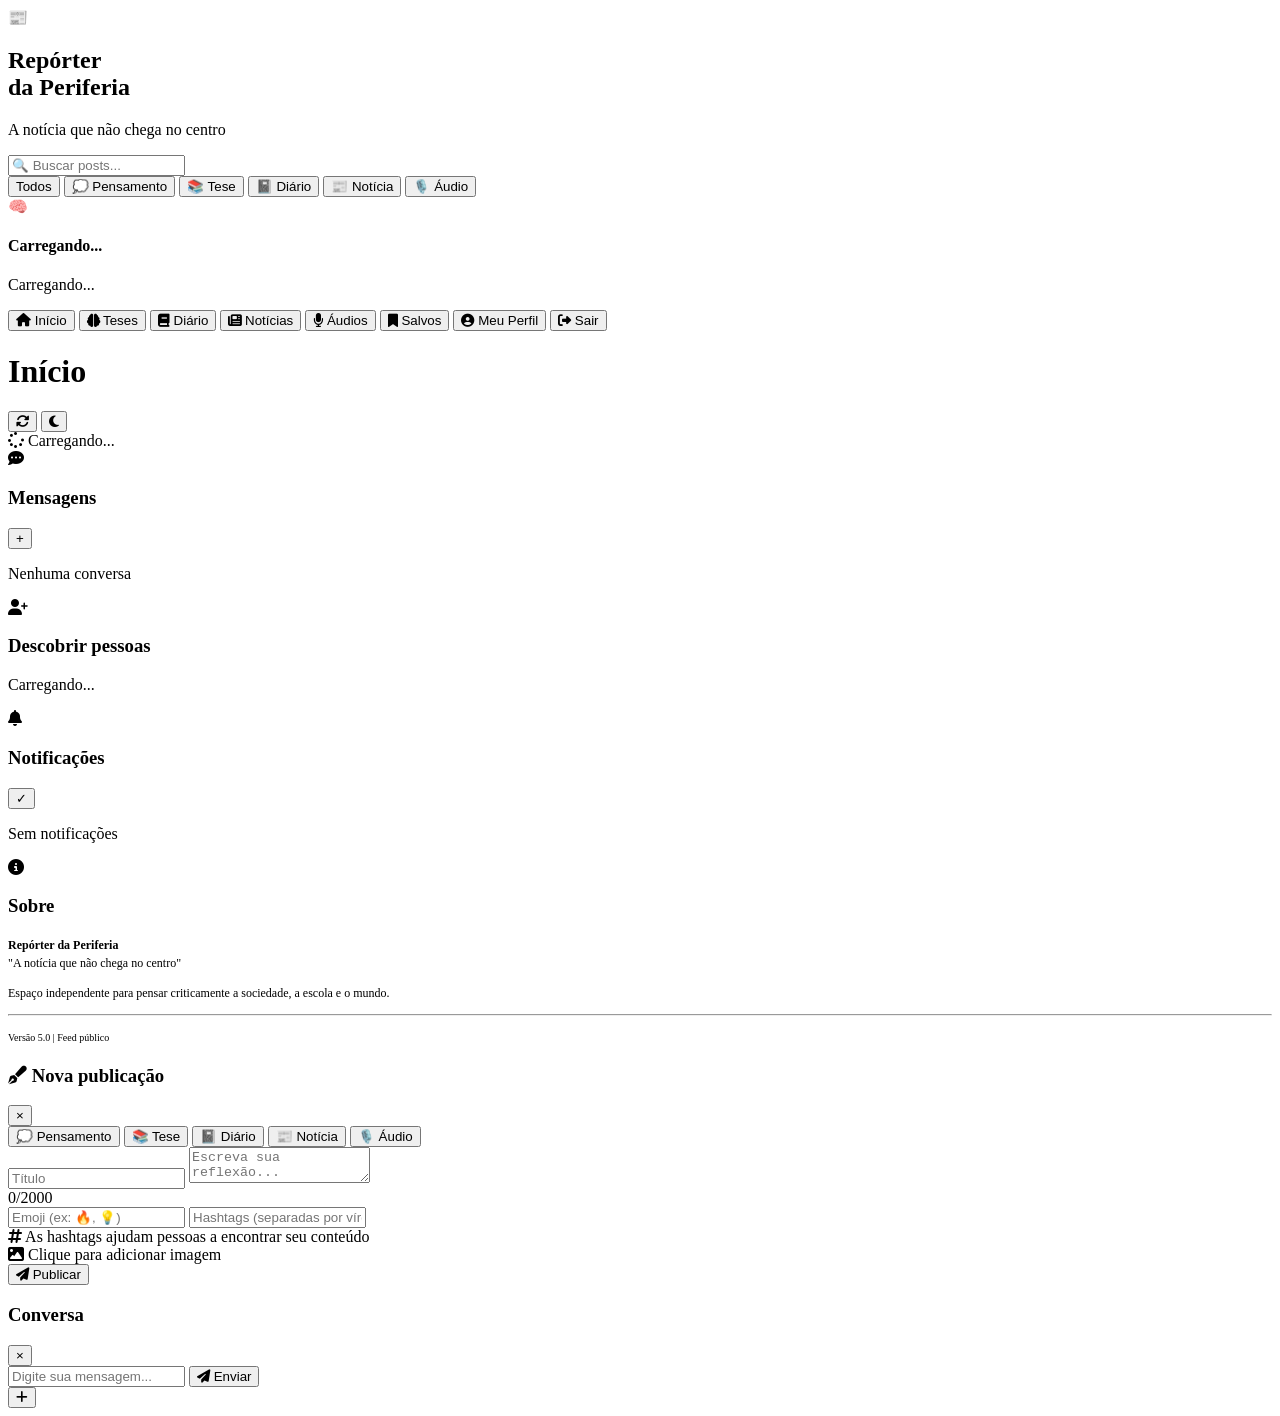
==== commit 2fb88c0e: "Add files via upload" ====
--- a/index.html
+++ b/index.html
@@ -8,34 +8,26 @@
     <meta name="author" content="Repórter da Periferia">
     <meta name="theme-color" content="#e85d04">
     <meta name="apple-mobile-web-app-capable" content="yes">
-    meta name="apple-mobile-web-app-status-bar-style" content="black-translucent">
+    <meta name="apple-mobile-web-app-status-bar-style" content="black-translucent">
     <meta name="apple-mobile-web-app-title" content="Repórter">
     <meta name="mobile-web-app-capable" content="yes">
-    
-    <!-- Meta tags para compartilhamento -->
     <meta property="og:title" content="Repórter da Periferia">
     <meta property="og:description" content="A notícia que não chega no centro">
     <meta property="og:image" content="/icons/icon-512.png">
     <meta property="og:url" content="https://reporter-da-periferia.netlify.app">
     <meta property="og:type" content="website">
-    
-    <!-- PWA Manifest -->
     <link rel="manifest" href="manifest.json">
     <link rel="apple-touch-icon" href="icons/icon-192.png">
-    
-    <!-- CSS -->
-    <link rel="stylesheet" href="style.css">
+    <link rel="stylesheet" href="css/style.css">
     <link href="https://fonts.googleapis.com/css2?family=Inter:opsz,wght@14..32,300;400;500;600;700;800&family=Merriweather:ital,wght@0,300;0,400;0,700;1,400&display=swap" rel="stylesheet">
     <link rel="stylesheet" href="https://cdnjs.cloudflare.com/ajax/libs/font-awesome/6.5.1/css/all.min.css">
 </head>
 <body>
-    <!-- Barra de notificações -->
     <div id="notificationBadge" class="notification-badge" style="display: none;">
         <span id="notificationCount">0</span>
     </div>
 
     <div class="app-wrapper">
-        <!-- SIDEBAR ESQUERDA -->
         <aside class="sidebar">
             <div class="logo-area">
                 <div class="logo-icon">📰</div>
@@ -44,13 +36,9 @@
                     <p>A notícia que não chega no centro</p>
                 </div>
             </div>
-
-            <!-- Busca -->
             <div class="search-container">
                 <input type="text" id="searchInput" class="search-input" placeholder="🔍 Buscar posts...">
             </div>
-
-            <!-- Filtros -->
             <div class="filters-bar">
                 <button class="filter-chip active" data-filter="all">Todos</button>
                 <button class="filter-chip" data-filter="pensamento">💭 Pensamento</button>
@@ -59,8 +47,6 @@
                 <button class="filter-chip" data-filter="jornal">📰 Notícia</button>
                 <button class="filter-chip" data-filter="audio">🎙️ Áudio</button>
             </div>
-
-            <!-- Perfil -->
             <div class="user-info" id="userInfo">
                 <div class="user-avatar" id="userAvatar" onclick="window.location.href='perfil.html'">
                     <span id="avatarEmoji">🧠</span>
@@ -71,8 +57,6 @@
                     <p id="userBio">Carregando...</p>
                 </div>
             </div>
-
-            <!-- Menu -->
             <nav class="nav-menu">
                 <button class="nav-btn active" data-page="feed"><i class="fas fa-home"></i> <span>Início</span></button>
                 <button class="nav-btn" data-page="teses"><i class="fas fa-brain"></i> <span>Teses</span></button>
@@ -85,7 +69,6 @@
             </nav>
         </aside>
 
-        <!-- CONTEÚDO PRINCIPAL -->
         <main class="main-content">
             <div class="top-bar">
                 <h1 id="pageTitle">Início</h1>
@@ -99,7 +82,6 @@
             </div>
         </main>
 
-        <!-- SIDEBAR DIREITA -->
         <aside class="right-sidebar">
             <div class="card">
                 <div class="card-header"><i class="fas fa-comment-dots"></i><h3>Mensagens</h3><button class="small-btn" id="newChatBtn">+</button></div>
@@ -117,15 +99,14 @@
                 <div class="card-header"><i class="fas fa-info-circle"></i><h3>Sobre</h3></div>
                 <div style="font-size: 0.75rem; color: var(--text-secondary); line-height: 1.5;">
                     <p><strong>Repórter da Periferia</strong><br>"A notícia que não chega no centro"</p>
-                    <p style="margin-top: 10px;">Espaço independente para pensar criticamente a sociedade, a escola e o mundo.</p>
+                    <p>Espaço independente para pensar criticamente a sociedade, a escola e o mundo.</p>
                     <hr style="margin: 12px 0; border-color: var(--border);">
-                    <p><small>Versão 4.0 | Feed público</small></p>
+                    <p><small>Versão 5.0 | Feed público</small></p>
                 </div>
             </div>
         </aside>
     </div>
 
-    <!-- MODAL DE POSTAGEM -->
     <div id="postModal" class="modal">
         <div class="modal-content large">
             <div class="modal-header"><h3><i class="fas fa-pen-fancy"></i> Nova publicação</h3><button class="close-modal">&times;</button></div>
@@ -158,7 +139,6 @@
         </div>
     </div>
 
-    <!-- MODAL DM -->
     <div id="dmModal" class="modal dm-modal">
         <div class="modal-content small">
             <div class="modal-header"><h3 id="dmTargetName">Conversa</h3><button class="close-modal">&times;</button></div>
@@ -170,7 +150,6 @@
         </div>
     </div>
 
-    <!-- MODAL IMAGEM -->
     <div id="fullImageModal" class="modal" style="background: rgba(0,0,0,0.95); display: none;">
         <div style="position: relative; width: 100%; height: 100%; display: flex; align-items: center; justify-content: center;">
             <img id="fullImage" src="" style="max-width: 90%; max-height: 90%; border-radius: 16px;">
@@ -178,34 +157,110 @@
         </div>
     </div>
 
-    <!-- BOTÃO FLUTUANTE -->
     <button id="fabPostBtn" class="fab-button"><i class="fas fa-plus"></i></button>
 
-    <!-- SERVICE WORKER -->
     <script>
         if ('serviceWorker' in navigator) {
             window.addEventListener('load', () => {
-                navigator.serviceWorker.register('/sw.js').catch(err => console.log(err));
+                navigator.serviceWorker.register('/sw.js').catch(err => console.log('SW error:', err));
             });
         }
     </script>
 
-    <!-- SCRIPTS -->
-    <script src="database.js"></script>
-    <script src="notifications.js"></script>
-    <script src="auth.js"></script>
-    <script src="mobile.js"></script>
-    <script src="app.js"></script>
+    <script src="js/database.js"></script>
+    <script src="js/notifications.js"></script>
+    <script src="js/auth.js"></script>
+    <script src="js/mobile.js"></script>
+    <script src="js/app.js"></script>
 
     <script>
-        document.getElementById('markAllReadBtn')?.addEventListener('click', () => {
-            Notifications.markAllAsRead();
-            showToast('✅ Todas notificações marcadas como lidas');
-        });
-        
-        document.getElementById('fullImageModal')?.querySelector('.close-modal')?.addEventListener('click', () => {
-            document.getElementById('fullImageModal').style.display = 'none';
-        });
+        // Fechar modal de imagem
+        const fullImageModal = document.getElementById('fullImageModal');
+        if (fullImageModal) {
+            fullImageModal.querySelector('.close-modal')?.addEventListener('click', () => {
+                fullImageModal.style.display = 'none';
+            });
+            fullImageModal.addEventListener('click', (e) => {
+                if (e.target === fullImageModal) fullImageModal.style.display = 'none';
+            });
+        }
+        
+        // Contador de caracteres
+        const postContentInput = document.getElementById('postContentInput');
+        const charCounterSpan = document.getElementById('charCounter');
+        if (postContentInput && charCounterSpan) {
+            postContentInput.addEventListener('input', () => {
+                const len = postContentInput.value.length;
+                charCounterSpan.textContent = `${len}/2000`;
+                if (len > 2000) charCounterSpan.style.color = '#ef4444';
+                else if (len > 1800) charCounterSpan.style.color = '#f59e0b';
+                else charCounterSpan.style.color = '';
+            });
+        }
+        
+        // Upload de imagem
+        const imageUploadArea = document.getElementById('imageUploadArea');
+        const imageInput = document.getElementById('postImageInput');
+        const imagePreview = document.getElementById('postImagePreview');
+        const removeImageBtn = document.getElementById('removeImageBtn');
+        let selectedImageGlobal = null;
+        
+        if (imageUploadArea && imageInput) {
+            imageUploadArea.addEventListener('click', () => imageInput.click());
+            imageInput.addEventListener('change', (e) => {
+                const file = e.target.files[0];
+                if (file && file.type.startsWith('image/')) {
+                    const reader = new FileReader();
+                    reader.onload = (ev) => {
+                        if (imagePreview) {
+                            imagePreview.src = ev.target.result;
+                            imagePreview.style.display = 'block';
+                            if (removeImageBtn) removeImageBtn.style.display = 'inline-block';
+                        }
+                        selectedImageGlobal = ev.target.result;
+                        if (window.selectedImage) window.selectedImage = ev.target.result;
+                    };
+                    reader.readAsDataURL(file);
+                }
+            });
+        }
+        
+        if (removeImageBtn) {
+            removeImageBtn.addEventListener('click', (e) => {
+                e.stopPropagation();
+                if (imagePreview) imagePreview.style.display = 'none';
+                if (removeImageBtn) removeImageBtn.style.display = 'none';
+                if (imageInput) imageInput.value = '';
+                selectedImageGlobal = null;
+                if (window.selectedImage) window.selectedImage = null;
+            });
+        }
+        
+        // Marcar todas notificações
+        const markAllReadBtn = document.getElementById('markAllReadBtn');
+        if (markAllReadBtn) {
+            markAllReadBtn.addEventListener('click', () => {
+                if (typeof Notifications !== 'undefined' && Notifications.markAllAsRead) {
+                    Notifications.markAllAsRead();
+                    if (typeof showToast === 'function') showToast('✅ Todas notificações marcadas como lidas');
+                }
+            });
+        }
+        
+        // Fechar modais ao clicar fora
+        const postModal = document.getElementById('postModal');
+        if (postModal) {
+            postModal.addEventListener('click', (e) => {
+                if (e.target === postModal) postModal.classList.remove('open');
+            });
+        }
+        
+        const dmModal = document.getElementById('dmModal');
+        if (dmModal) {
+            dmModal.addEventListener('click', (e) => {
+                if (e.target === dmModal) dmModal.classList.remove('open');
+            });
+        }
     </script>
 </body>
 </html>
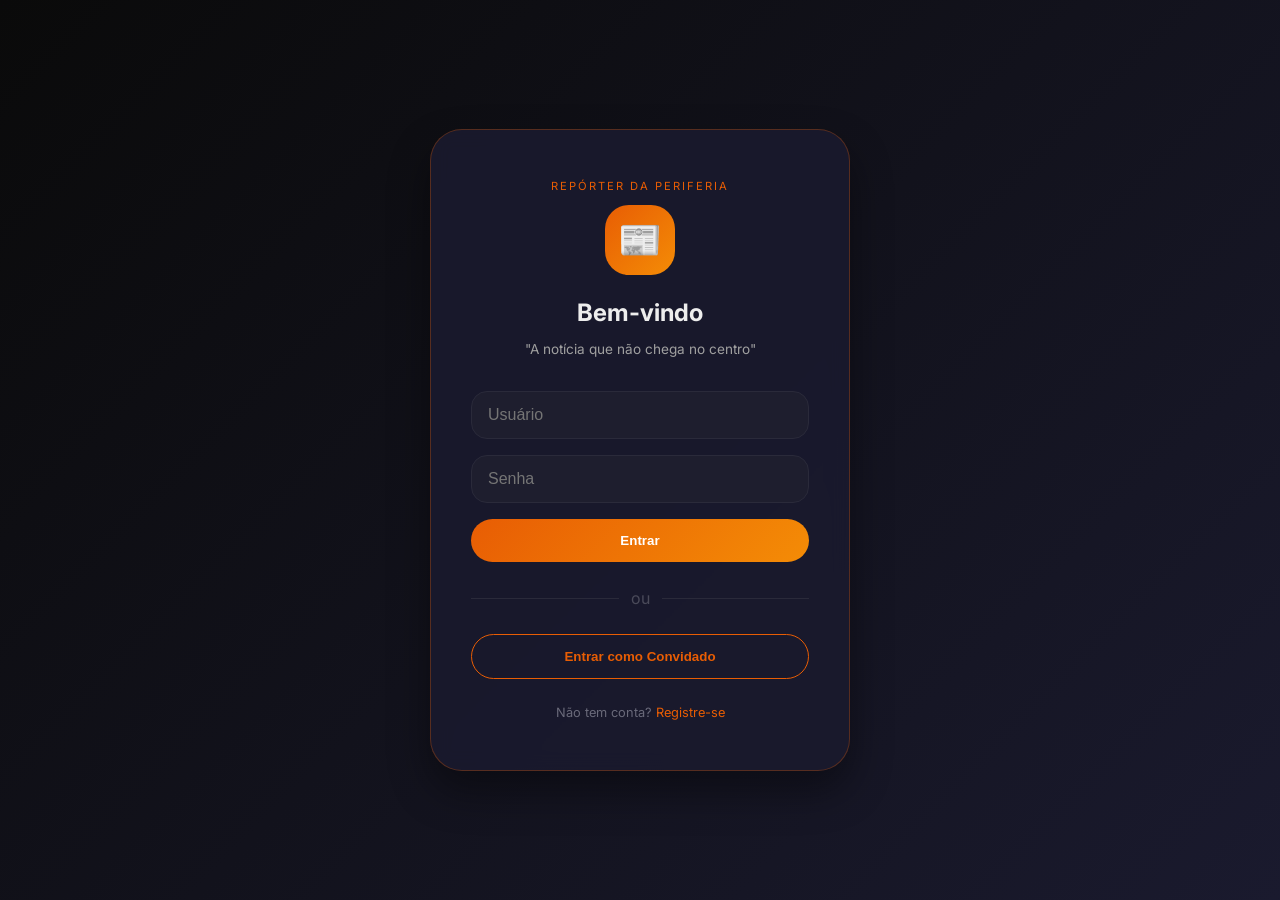
==== commit 4d0163c9: "Add files via upload" ====
--- a/index.html
+++ b/index.html
@@ -18,7 +18,7 @@
     <meta property="og:type" content="website">
     <link rel="manifest" href="manifest.json">
     <link rel="apple-touch-icon" href="icons/icon-192.png">
-    <link rel="stylesheet" href="css/style.css">
+    <link rel="stylesheet" href="style.css">
     <link href="https://fonts.googleapis.com/css2?family=Inter:opsz,wght@14..32,300;400;500;600;700;800&family=Merriweather:ital,wght@0,300;0,400;0,700;1,400&display=swap" rel="stylesheet">
     <link rel="stylesheet" href="https://cdnjs.cloudflare.com/ajax/libs/font-awesome/6.5.1/css/all.min.css">
 </head>
@@ -167,11 +167,11 @@
         }
     </script>
 
-    <script src="js/database.js"></script>
-    <script src="js/notifications.js"></script>
-    <script src="js/auth.js"></script>
-    <script src="js/mobile.js"></script>
-    <script src="js/app.js"></script>
+    <script src="database.js"></script>
+    <script src="notifications.js"></script>
+    <script src="auth.js"></script>
+    <script src="mobile.js"></script>
+    <script src="app.js"></script>
 
     <script>
         // Fechar modal de imagem
--- a/style.css
+++ b/style.css
@@ -0,0 +1,732 @@
+* {
+    margin: 0;
+    padding: 0;
+    box-sizing: border-box;
+    -webkit-tap-highlight-color: transparent;
+}
+
+:root {
+    --bg-body: #0a0a0a;
+    --bg-sidebar: #0f0f1a;
+    --bg-card: #151525;
+    --bg-hover: #1f1f35;
+    --text-primary: #ededed;
+    --text-secondary: #a0a0b0;
+    --accent: #e85d04;
+    --accent-hover: #f48c06;
+    --blue: #3b82f6;
+    --purple: #8b5cf6;
+    --pink: #ec4899;
+    --green: #10b981;
+    --border: #2a2a3a;
+    --shadow: 0 4px 20px rgba(0,0,0,0.5);
+}
+
+body {
+    font-family: 'Inter', sans-serif;
+    background: var(--bg-body);
+    color: var(--text-primary);
+    line-height: 1.5;
+    overflow-x: hidden;
+}
+
+body.light-mode {
+    --bg-body: #f5f5f5;
+    --bg-sidebar: #ffffff;
+    --bg-card: #ffffff;
+    --bg-hover: #f0f0f0;
+    --text-primary: #1a1a2e;
+    --text-secondary: #666666;
+    --border: #e0e0e0;
+}
+
+.app-wrapper {
+    display: flex;
+    min-height: 100vh;
+    width: 100%;
+}
+
+.sidebar {
+    width: 280px;
+    background: var(--bg-sidebar);
+    border-right: 1px solid var(--border);
+    padding: 20px 16px;
+    position: fixed;
+    top: 0;
+    left: -280px;
+    height: 100vh;
+    overflow-y: auto;
+    transition: left 0.3s ease;
+    z-index: 1000;
+}
+
+.sidebar.open { left: 0; }
+
+.menu-toggle {
+    position: fixed;
+    top: 15px;
+    left: 15px;
+    width: 45px;
+    height: 45px;
+    background: var(--accent);
+    border: none;
+    border-radius: 50%;
+    color: white;
+    font-size: 1.3rem;
+    cursor: pointer;
+    z-index: 1001;
+    display: none;
+    align-items: center;
+    justify-content: center;
+    box-shadow: var(--shadow);
+}
+
+.menu-overlay {
+    position: fixed;
+    top: 0;
+    left: 0;
+    width: 100%;
+    height: 100%;
+    background: rgba(0,0,0,0.7);
+    z-index: 999;
+    display: none;
+}
+
+.menu-overlay.active { display: block; }
+
+.logo-area {
+    display: flex;
+    align-items: center;
+    gap: 12px;
+    margin-bottom: 24px;
+    padding-bottom: 16px;
+    border-bottom: 1px solid var(--border);
+}
+
+.logo-icon {
+    width: 48px;
+    height: 48px;
+    background: linear-gradient(135deg, var(--accent), var(--accent-hover));
+    border-radius: 16px;
+    display: flex;
+    align-items: center;
+    justify-content: center;
+    font-size: 1.6rem;
+}
+
+.logo-text h2 { font-size: 1rem; font-weight: 700; line-height: 1.3; }
+.logo-text p { font-size: 0.65rem; color: var(--text-secondary); }
+
+.search-container { margin: 16px 0; padding: 0 8px; }
+.search-input {
+    width: 100%;
+    padding: 12px 16px;
+    background: var(--bg-hover);
+    border: 1px solid var(--border);
+    border-radius: 40px;
+    color: var(--text-primary);
+    font-size: 0.85rem;
+}
+.search-input:focus { outline: none; border-color: var(--accent); }
+
+.filters-bar {
+    display: flex;
+    gap: 8px;
+    flex-wrap: wrap;
+    margin: 16px 8px;
+    padding-bottom: 12px;
+    border-bottom: 1px solid var(--border);
+}
+
+.filter-chip {
+    padding: 6px 12px;
+    background: var(--bg-hover);
+    border: 1px solid var(--border);
+    border-radius: 40px;
+    color: var(--text-secondary);
+    cursor: pointer;
+    font-size: 0.7rem;
+    transition: all 0.2s;
+}
+.filter-chip.active, .filter-chip:hover { background: var(--accent); color: white; border-color: var(--accent); }
+
+.user-info {
+    display: flex;
+    align-items: center;
+    gap: 14px;
+    padding: 16px;
+    background: var(--bg-card);
+    border-radius: 20px;
+    margin: 16px 0 24px;
+    cursor: pointer;
+    transition: all 0.2s;
+}
+.user-info:hover { background: var(--bg-hover); }
+
+.user-avatar {
+    width: 52px;
+    height: 52px;
+    background: linear-gradient(135deg, var(--accent), var(--accent-hover));
+    border-radius: 50%;
+    display: flex;
+    align-items: center;
+    justify-content: center;
+    font-size: 1.5rem;
+    cursor: pointer;
+    overflow: hidden;
+    flex-shrink: 0;
+}
+.user-avatar img { width: 100%; height: 100%; object-fit: cover; }
+
+.user-details h4 { font-size: 0.9rem; font-weight: 600; display: flex; align-items: center; gap: 5px; flex-wrap: wrap; }
+.user-details p { font-size: 0.65rem; color: var(--text-secondary); }
+
+.nav-menu { display: flex; flex-direction: column; gap: 6px; }
+
+.nav-btn {
+    display: flex;
+    align-items: center;
+    gap: 14px;
+    padding: 14px 16px;
+    background: none;
+    border: none;
+    color: var(--text-secondary);
+    border-radius: 14px;
+    cursor: pointer;
+    transition: all 0.2s;
+    width: 100%;
+    text-align: left;
+    font-size: 0.95rem;
+    min-height: 52px;
+}
+.nav-btn:active { transform: scale(0.98); }
+.nav-btn:hover { background: var(--bg-hover); color: var(--text-primary); }
+.nav-btn.active { background: linear-gradient(135deg, var(--accent), var(--accent-hover)); color: white; }
+
+.logout-btn { margin-top: 30px; border-top: 1px solid var(--border); padding-top: 20px; color: #ef4444; }
+.logout-btn:hover { background: rgba(239,68,68,0.1); color: #ef4444; }
+
+.main-content {
+    flex: 1;
+    padding: 16px;
+    width: 100%;
+    margin-left: 0;
+}
+
+.top-bar {
+    display: flex;
+    justify-content: space-between;
+    align-items: center;
+    margin-bottom: 20px;
+    flex-wrap: wrap;
+    gap: 12px;
+}
+.top-bar h1 { font-size: 1.3rem; font-weight: 600; }
+
+.top-actions { display: flex; gap: 12px; }
+
+.icon-btn {
+    background: var(--bg-card);
+    border: 1px solid var(--border);
+    width: 44px;
+    height: 44px;
+    border-radius: 50%;
+    color: var(--text-secondary);
+    cursor: pointer;
+    transition: all 0.2s;
+    display: flex;
+    align-items: center;
+    justify-content: center;
+}
+.icon-btn:active { transform: scale(0.95); }
+.icon-btn:hover { background: var(--accent); color: white; border-color: var(--accent); }
+
+.feed-container { display: flex; flex-direction: column; gap: 20px; }
+
+.post-card {
+    background: var(--bg-card);
+    border-radius: 24px;
+    padding: 20px;
+    border: 1px solid var(--border);
+    transition: all 0.2s;
+}
+.post-card:hover { border-color: var(--accent); transform: translateY(-2px); }
+
+.post-header {
+    display: flex;
+    align-items: center;
+    gap: 12px;
+    margin-bottom: 16px;
+    flex-wrap: wrap;
+}
+
+.post-avatar {
+    width: 48px;
+    height: 48px;
+    background: linear-gradient(135deg, var(--accent), var(--accent-hover));
+    border-radius: 50%;
+    display: flex;
+    align-items: center;
+    justify-content: center;
+    font-size: 1.3rem;
+    cursor: pointer;
+    overflow: hidden;
+    flex-shrink: 0;
+}
+.post-avatar img { width: 100%; height: 100%; object-fit: cover; }
+
+.post-author-info { flex: 1; cursor: pointer; }
+.post-author { font-weight: 600; font-size: 0.9rem; display: flex; align-items: center; gap: 6px; flex-wrap: wrap; }
+.verified-icon { color: #3b82f6; font-size: 0.8rem; }
+.post-time { font-size: 0.65rem; color: var(--text-secondary); }
+
+.follow-small-btn {
+    background: var(--accent);
+    border: none;
+    color: white;
+    padding: 4px 12px;
+    border-radius: 20px;
+    font-size: 0.7rem;
+    cursor: pointer;
+}
+
+.post-badge {
+    display: inline-block;
+    padding: 4px 12px;
+    border-radius: 20px;
+    font-size: 0.65rem;
+    font-weight: 600;
+    margin-bottom: 12px;
+}
+.badge-pensamento { background: var(--purple); }
+.badge-tese { background: var(--pink); }
+.badge-diario { background: #f59e0b; color: #1a1a1a; }
+.badge-jornal { background: var(--blue); }
+.badge-audio { background: #ef4444; }
+
+.post-title { font-size: 1.15rem; font-weight: 700; margin-bottom: 12px; line-height: 1.4; }
+.post-content { color: var(--text-secondary); line-height: 1.6; margin-bottom: 16px; white-space: pre-wrap; font-size: 0.9rem; }
+
+.post-image {
+    width: 100%;
+    max-height: 400px;
+    object-fit: cover;
+    border-radius: 16px;
+    margin: 12px 0;
+    cursor: pointer;
+}
+
+.post-hashtags { display: flex; flex-wrap: wrap; gap: 8px; margin: 12px 0; }
+.hashtag { color: var(--accent); font-size: 0.75rem; cursor: pointer; }
+.hashtag:hover { text-decoration: underline; }
+
+.post-stats {
+    display: flex;
+    gap: 16px;
+    padding: 8px 0;
+    font-size: 0.75rem;
+    color: var(--text-secondary);
+    border-bottom: 1px solid var(--border);
+    margin-bottom: 8px;
+}
+.post-stats i { margin-right: 4px; }
+
+.post-actions {
+    display: flex;
+    gap: 20px;
+    padding-top: 8px;
+    flex-wrap: wrap;
+}
+
+.action-btn {
+    background: none;
+    border: none;
+    display: flex;
+    align-items: center;
+    gap: 8px;
+    color: var(--text-secondary);
+    cursor: pointer;
+    font-size: 0.8rem;
+    transition: all 0.2s;
+    padding: 8px 0;
+}
+.action-btn:hover { color: var(--accent); }
+.action-btn.liked { color: #ef4444; }
+.action-btn.saved { color: var(--accent); }
+
+.delete-btn, .edit-btn {
+    background: none;
+    border: none;
+    cursor: pointer;
+    font-size: 0.9rem;
+    padding: 8px;
+    border-radius: 50%;
+    width: 36px;
+    height: 36px;
+    display: inline-flex;
+    align-items: center;
+    justify-content: center;
+}
+.delete-btn { color: #ef4444; }
+.delete-btn:hover { background: rgba(239,68,68,0.2); }
+.edit-btn { color: var(--blue); }
+.edit-btn:hover { background: rgba(59,130,246,0.2); }
+
+.comment-input {
+    display: flex;
+    gap: 8px;
+    margin-top: 12px;
+}
+.comment-input input {
+    flex: 1;
+    padding: 10px;
+    background: var(--bg-hover);
+    border: 1px solid var(--border);
+    border-radius: 40px;
+    color: var(--text-primary);
+}
+.comment-input button {
+    background: var(--accent);
+    border: none;
+    padding: 0 20px;
+    border-radius: 40px;
+    cursor: pointer;
+    color: white;
+}
+
+.load-more-btn {
+    background: var(--bg-hover);
+    border: 1px solid var(--border);
+    padding: 14px;
+    border-radius: 40px;
+    color: var(--text-primary);
+    cursor: pointer;
+    font-size: 0.9rem;
+    width: 100%;
+    margin-top: 20px;
+}
+.load-more-btn:hover { background: var(--accent); color: white; }
+
+.right-sidebar {
+    display: none;
+    width: 300px;
+    padding: 24px 16px;
+    position: sticky;
+    top: 0;
+    height: 100vh;
+    overflow-y: auto;
+}
+
+.card {
+    background: var(--bg-card);
+    border-radius: 20px;
+    padding: 16px;
+    margin-bottom: 24px;
+    border: 1px solid var(--border);
+}
+
+.card-header {
+    display: flex;
+    align-items: center;
+    gap: 10px;
+    margin-bottom: 16px;
+    padding-bottom: 12px;
+    border-bottom: 1px solid var(--border);
+}
+.card-header h3 { font-size: 0.85rem; font-weight: 600; flex: 1; }
+
+.small-btn {
+    background: var(--accent);
+    border: none;
+    width: 28px;
+    height: 28px;
+    border-radius: 50%;
+    color: white;
+    cursor: pointer;
+    display: flex;
+    align-items: center;
+    justify-content: center;
+}
+
+.dm-list, .suggestions-list, .notifications-list { display: flex; flex-direction: column; gap: 12px; }
+
+.dm-item, .suggestion-item, .notification-item {
+    display: flex;
+    align-items: center;
+    gap: 12px;
+    padding: 10px;
+    border-radius: 14px;
+    cursor: pointer;
+    transition: all 0.2s;
+}
+.dm-item:hover, .suggestion-item:hover { background: var(--bg-hover); }
+
+.dm-avatar, .suggestion-avatar {
+    width: 45px;
+    height: 45px;
+    background: linear-gradient(135deg, var(--accent), var(--accent-hover));
+    border-radius: 50%;
+    display: flex;
+    align-items: center;
+    justify-content: center;
+    font-size: 1.2rem;
+    overflow: hidden;
+    flex-shrink: 0;
+    cursor: pointer;
+}
+.dm-avatar img, .suggestion-avatar img { width: 100%; height: 100%; object-fit: cover; }
+
+.dm-info, .suggestion-info { flex: 1; cursor: pointer; }
+.dm-name, .suggestion-name { font-weight: 600; font-size: 0.85rem; }
+.dm-preview, .suggestion-bio { font-size: 0.7rem; color: var(--text-secondary); }
+
+.follow-btn {
+    background: none;
+    border: 1px solid var(--accent);
+    color: var(--accent);
+    padding: 4px 12px;
+    border-radius: 20px;
+    font-size: 0.7rem;
+    cursor: pointer;
+}
+.follow-btn:hover { background: var(--accent); color: white; }
+
+.notification-item { display: flex; align-items: flex-start; gap: 10px; }
+.notification-icon {
+    width: 32px;
+    height: 32px;
+    background: var(--accent);
+    border-radius: 50%;
+    display: flex;
+    align-items: center;
+    justify-content: center;
+    font-size: 0.8rem;
+    flex-shrink: 0;
+}
+.notification-text { flex: 1; font-size: 0.75rem; line-height: 1.4; }
+.notification-time { font-size: 0.6rem; color: var(--text-secondary); margin-top: 4px; }
+
+.modal {
+    display: none;
+    position: fixed;
+    top: 0;
+    left: 0;
+    width: 100%;
+    height: 100%;
+    background: rgba(0,0,0,0.95);
+    backdrop-filter: blur(8px);
+    align-items: center;
+    justify-content: center;
+    z-index: 2000;
+    padding: 16px;
+}
+.modal.open { display: flex; }
+
+.modal-content {
+    background: var(--bg-card);
+    border-radius: 28px;
+    width: 100%;
+    max-width: 550px;
+    max-height: 85vh;
+    overflow-y: auto;
+    padding: 24px;
+    border: 1px solid var(--border);
+}
+.modal-content.large { max-width: 650px; }
+.modal-content.small { max-width: 420px; }
+
+.modal-header {
+    display: flex;
+    justify-content: space-between;
+    align-items: center;
+    margin-bottom: 24px;
+}
+.close-modal {
+    background: none;
+    border: none;
+    font-size: 1.6rem;
+    color: var(--text-secondary);
+    cursor: pointer;
+}
+
+.post-type-selector { display: flex; gap: 10px; flex-wrap: wrap; margin-bottom: 20px; }
+.type-btn {
+    padding: 8px 16px;
+    background: var(--bg-hover);
+    border: none;
+    border-radius: 40px;
+    color: var(--text-secondary);
+    cursor: pointer;
+    font-size: 0.8rem;
+}
+.type-btn.active { background: linear-gradient(135deg, var(--accent), var(--accent-hover)); color: white; }
+
+.post-input, .post-textarea {
+    width: 100%;
+    padding: 14px;
+    margin-bottom: 14px;
+    background: var(--bg-hover);
+    border: 1px solid var(--border);
+    border-radius: 14px;
+    color: var(--text-primary);
+    font-family: inherit;
+    font-size: 0.9rem;
+}
+.post-textarea { min-height: 120px; resize: vertical; }
+
+.char-counter { text-align: right; font-size: 0.7rem; color: var(--text-secondary); margin-bottom: 16px; }
+
+.image-upload-area {
+    background: var(--bg-hover);
+    border: 2px dashed var(--border);
+    border-radius: 16px;
+    padding: 20px;
+    text-align: center;
+    margin-bottom: 16px;
+    cursor: pointer;
+}
+.image-upload-area:hover { border-color: var(--accent); }
+.image-preview { max-width: 100%; max-height: 200px; border-radius: 12px; margin-top: 12px; }
+.remove-image-btn { background: #ef4444; border: none; color: white; padding: 4px 12px; border-radius: 20px; margin-top: 8px; cursor: pointer; }
+
+.hashtags-hint { font-size: 0.7rem; color: var(--text-secondary); margin-top: -10px; margin-bottom: 14px; }
+
+.audio-record-area {
+    background: rgba(239,68,68,0.1);
+    border-radius: 20px;
+    padding: 16px;
+    margin-bottom: 16px;
+}
+
+.record-btn, .stop-btn, .publish-btn, .send-btn {
+    padding: 12px 20px;
+    border-radius: 40px;
+    font-weight: 600;
+    cursor: pointer;
+}
+.record-btn { background: #ef4444; border: none; color: white; width: 100%; }
+.stop-btn { background: #6b7280; border: none; color: white; width: 100%; margin-top: 8px; }
+.publish-btn { background: linear-gradient(135deg, var(--accent), var(--accent-hover)); border: none; color: white; width: 100%; font-size: 1rem; }
+.send-btn { background: var(--accent); border: none; color: white; }
+
+.dm-messages {
+    height: 350px;
+    overflow-y: auto;
+    padding: 16px;
+    background: var(--bg-hover);
+    border-radius: 16px;
+    margin-bottom: 16px;
+}
+.dm-input-area { display: flex; gap: 10px; }
+.dm-input-area input { flex: 1; padding: 12px; background: var(--bg-hover); border: 1px solid var(--border); border-radius: 40px; color: white; }
+
+.toast {
+    position: fixed;
+    bottom: 30px;
+    left: 50%;
+    transform: translateX(-50%);
+    background: var(--bg-card);
+    border: 1px solid var(--accent);
+    border-radius: 40px;
+    padding: 12px 24px;
+    color: white;
+    font-size: 0.85rem;
+    z-index: 2500;
+    animation: fadeInUp 0.3s ease;
+    white-space: nowrap;
+}
+@keyframes fadeInUp {
+    from { opacity: 0; transform: translateX(-50%) translateY(20px); }
+    to { opacity: 1; transform: translateX(-50%) translateY(0); }
+}
+
+.fab-button {
+    position: fixed;
+    bottom: 20px;
+    right: 20px;
+    width: 55px;
+    height: 55px;
+    background: linear-gradient(135deg, var(--accent), var(--accent-hover));
+    border: none;
+    border-radius: 50%;
+    color: white;
+    font-size: 1.4rem;
+    cursor: pointer;
+    box-shadow: var(--shadow);
+    z-index: 200;
+    display: flex;
+    align-items: center;
+    justify-content: center;
+}
+.fab-button:active { transform: scale(0.95); }
+
+.notification-badge {
+    position: fixed;
+    top: 12px;
+    right: 12px;
+    background: #ef4444;
+    color: white;
+    border-radius: 50%;
+    width: 22px;
+    height: 22px;
+    display: flex;
+    align-items: center;
+    justify-content: center;
+    font-size: 0.65rem;
+    font-weight: bold;
+    z-index: 300;
+}
+
+.loading-spinner { text-align: center; padding: 40px; color: var(--text-secondary); }
+.placeholder { text-align: center; padding: 40px; color: var(--text-secondary); font-size: 0.85rem; }
+
+@media (max-width: 767px) {
+    .menu-toggle { display: flex; }
+    .sidebar { width: 85%; max-width: 280px; }
+    .top-bar h1 { margin-left: 45px; }
+    .post-card { padding: 14px; }
+    .post-title { font-size: 1rem; }
+    .post-content { font-size: 0.85rem; }
+    .modal-content { padding: 16px; }
+    .type-btn { padding: 6px 12px; font-size: 0.7rem; }
+    .filters-bar { margin-left: 45px; margin-right: 0; }
+    .post-actions { gap: 12px; }
+    .action-btn { font-size: 0.7rem; }
+    .toast { white-space: normal; text-align: center; max-width: 90%; }
+}
+
+@media (max-width: 380px) {
+    .post-actions { gap: 8px; flex-wrap: wrap; }
+    .action-btn { font-size: 0.65rem; }
+    .post-badge { font-size: 0.55rem; }
+}
+
+@media (min-width: 768px) and (max-width: 1024px) {
+    .menu-toggle { display: none; }
+    .sidebar { position: sticky; left: 0 !important; width: 240px; }
+    .main-content { max-width: 600px; margin: 0 auto; padding: 20px; }
+    .right-sidebar { display: none; }
+}
+
+@media (min-width: 1024px) {
+    .menu-toggle { display: none !important; }
+    .sidebar { position: sticky; left: 0 !important; width: 280px; }
+    .main-content { margin-left: 0; max-width: 700px; padding: 24px 32px; }
+    .right-sidebar { display: block; }
+    .fab-button { width: 60px; height: 60px; font-size: 1.5rem; bottom: 30px; right: 30px; }
+}
+
+@media (min-width: 1400px) {
+    .app-wrapper { max-width: 1400px; margin: 0 auto; }
+    .main-content { max-width: 800px; }
+}
+
+@supports (-webkit-touch-callout: none) { input, select, textarea { font-size: 16px; } }
+html { scroll-behavior: smooth; }
+a, button { touch-action: manipulation; }
+::-webkit-scrollbar { width: 4px; }
+::-webkit-scrollbar-track { background: var(--bg-hover); }
+::-webkit-scrollbar-thumb { background: var(--accent); border-radius: 4px; }
+input:focus, textarea:focus, select:focus { outline: none; border-color: var(--accent); }
+.post-card { animation: fadeIn 0.3s ease; }
+@keyframes fadeIn { from { opacity: 0; } to { opacity: 1; } }
